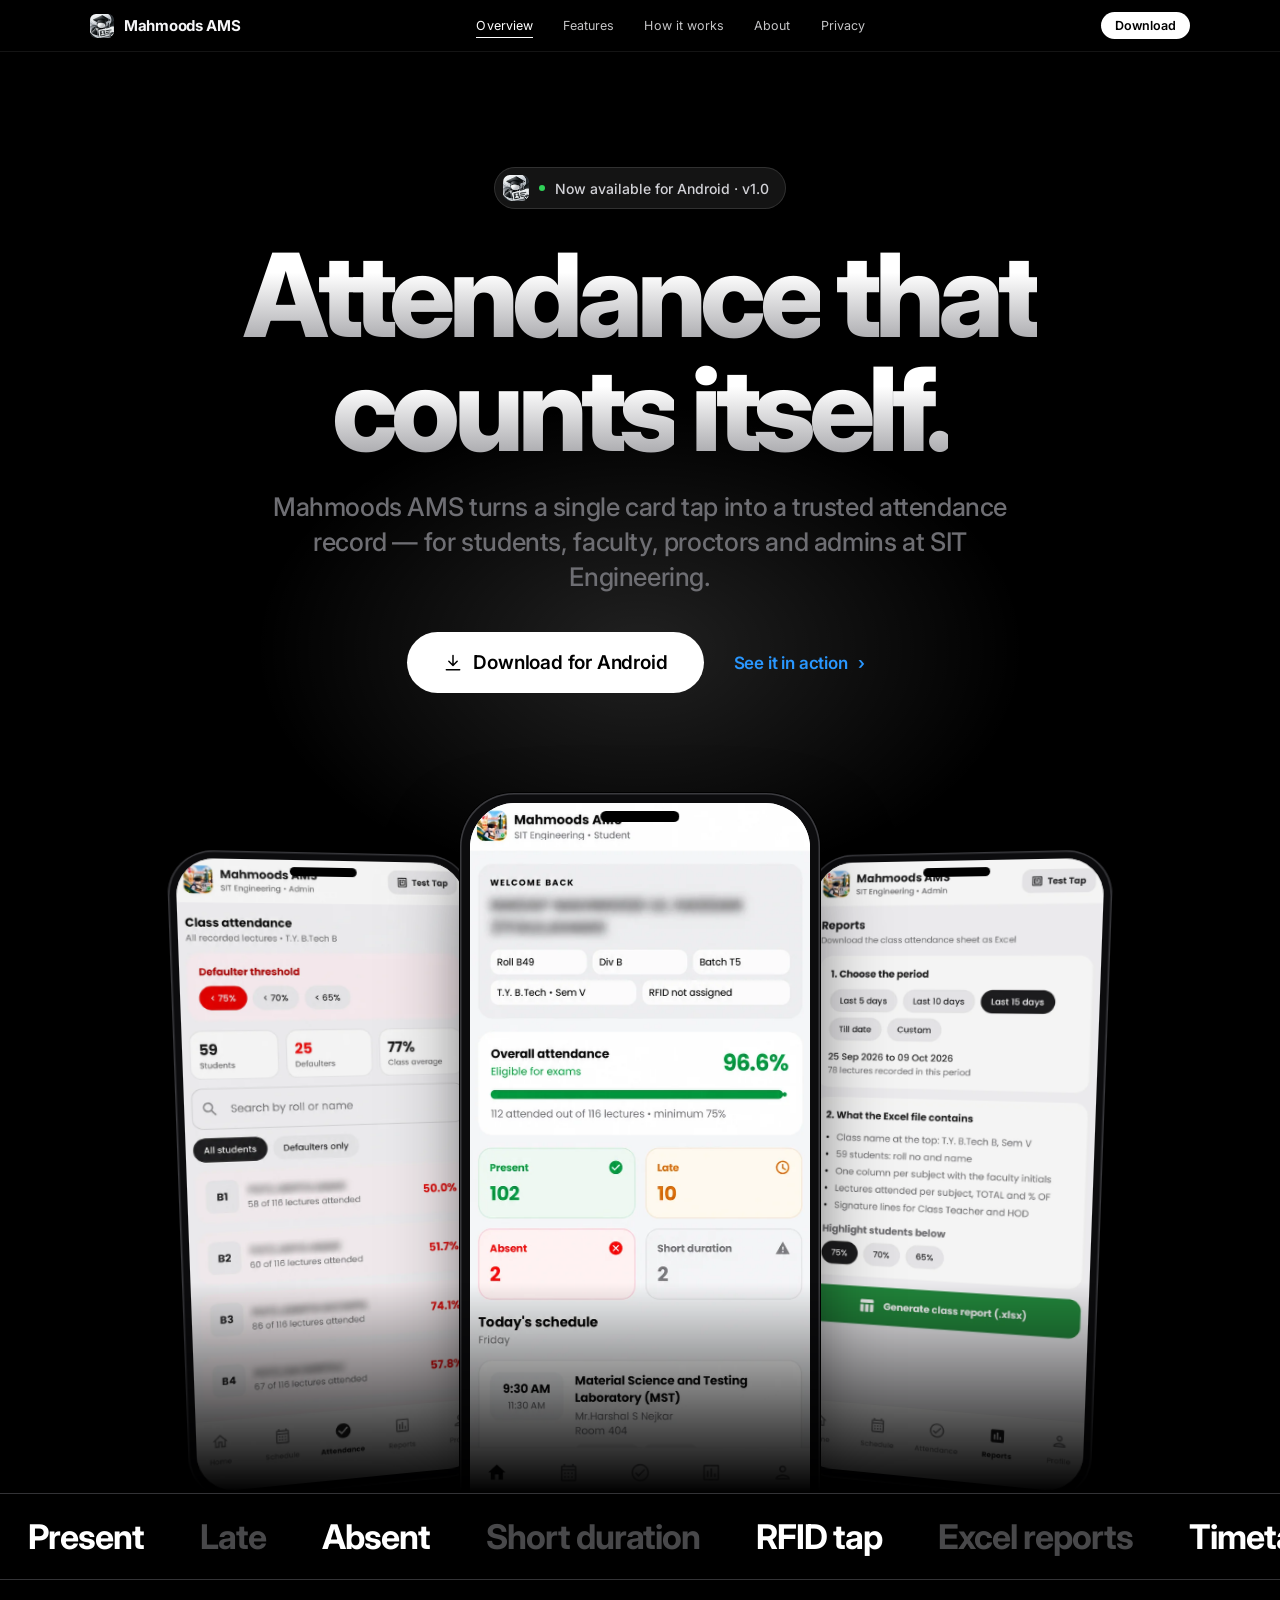
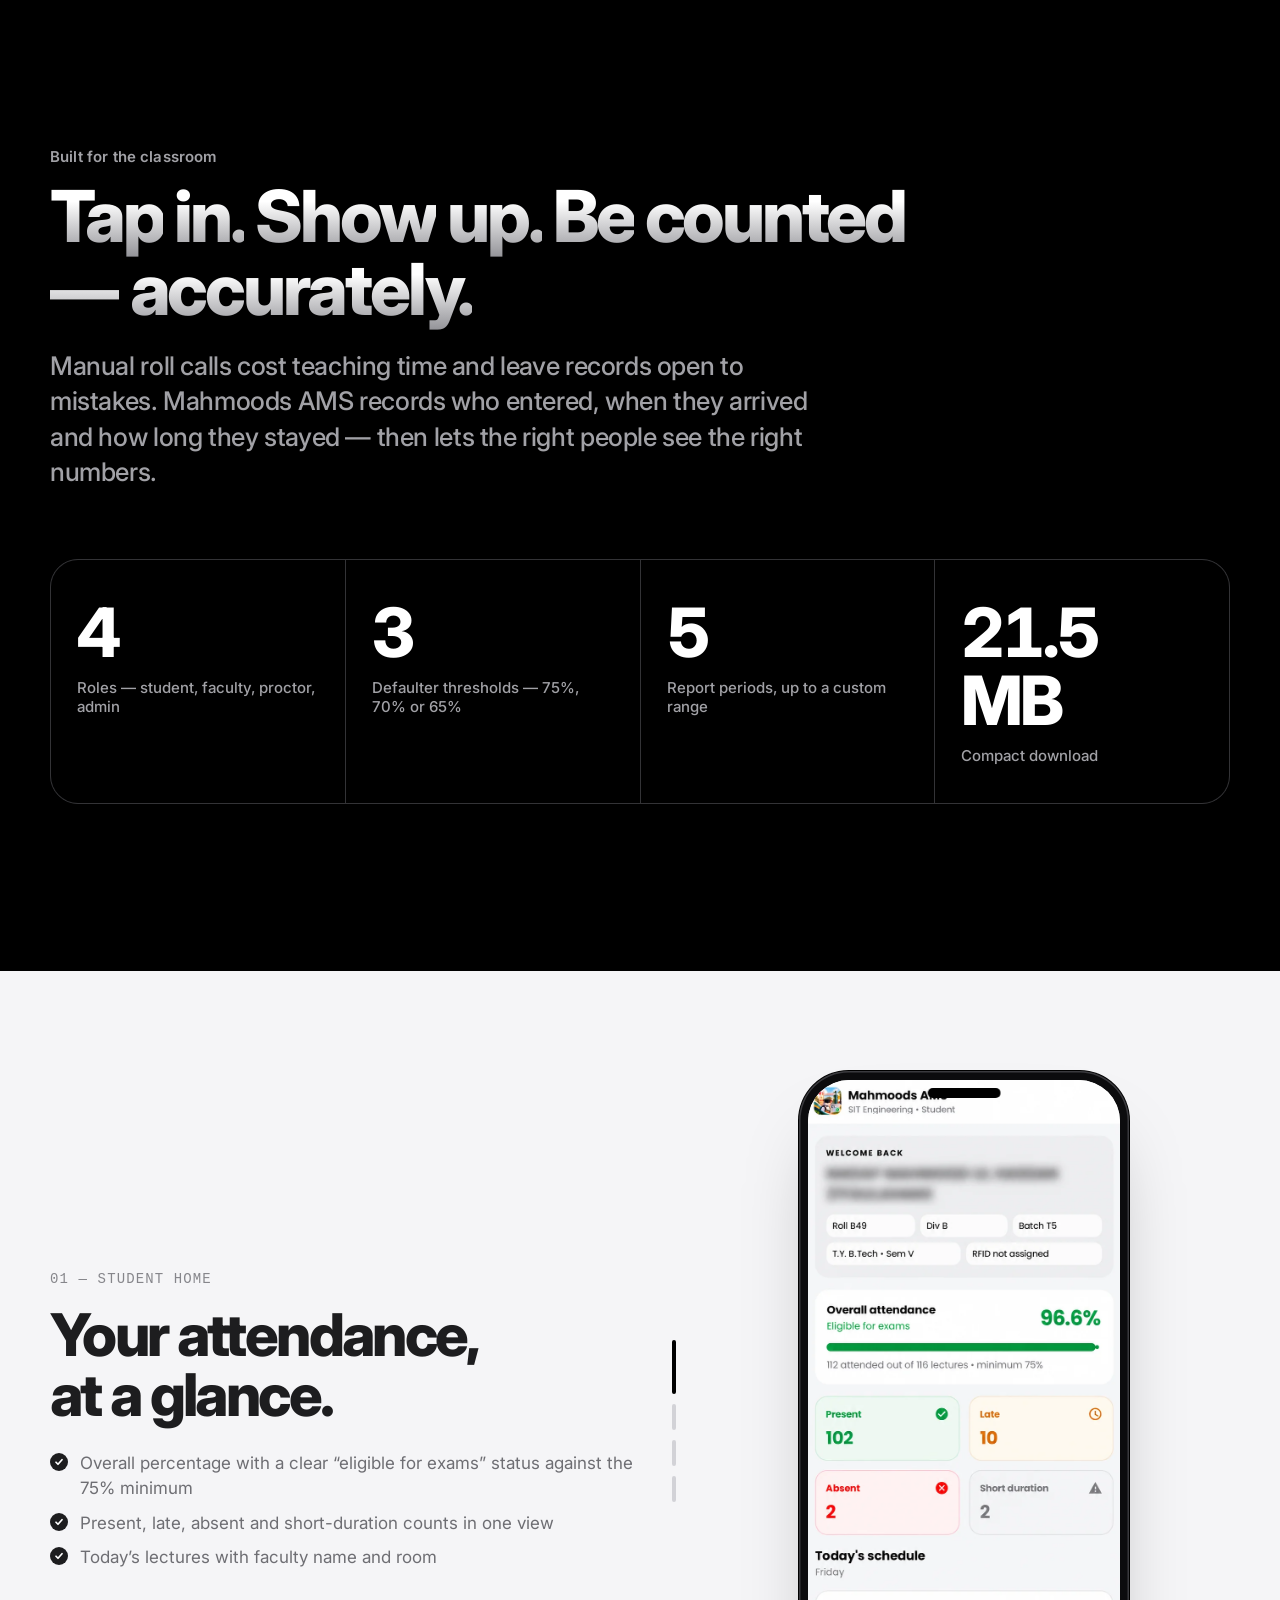
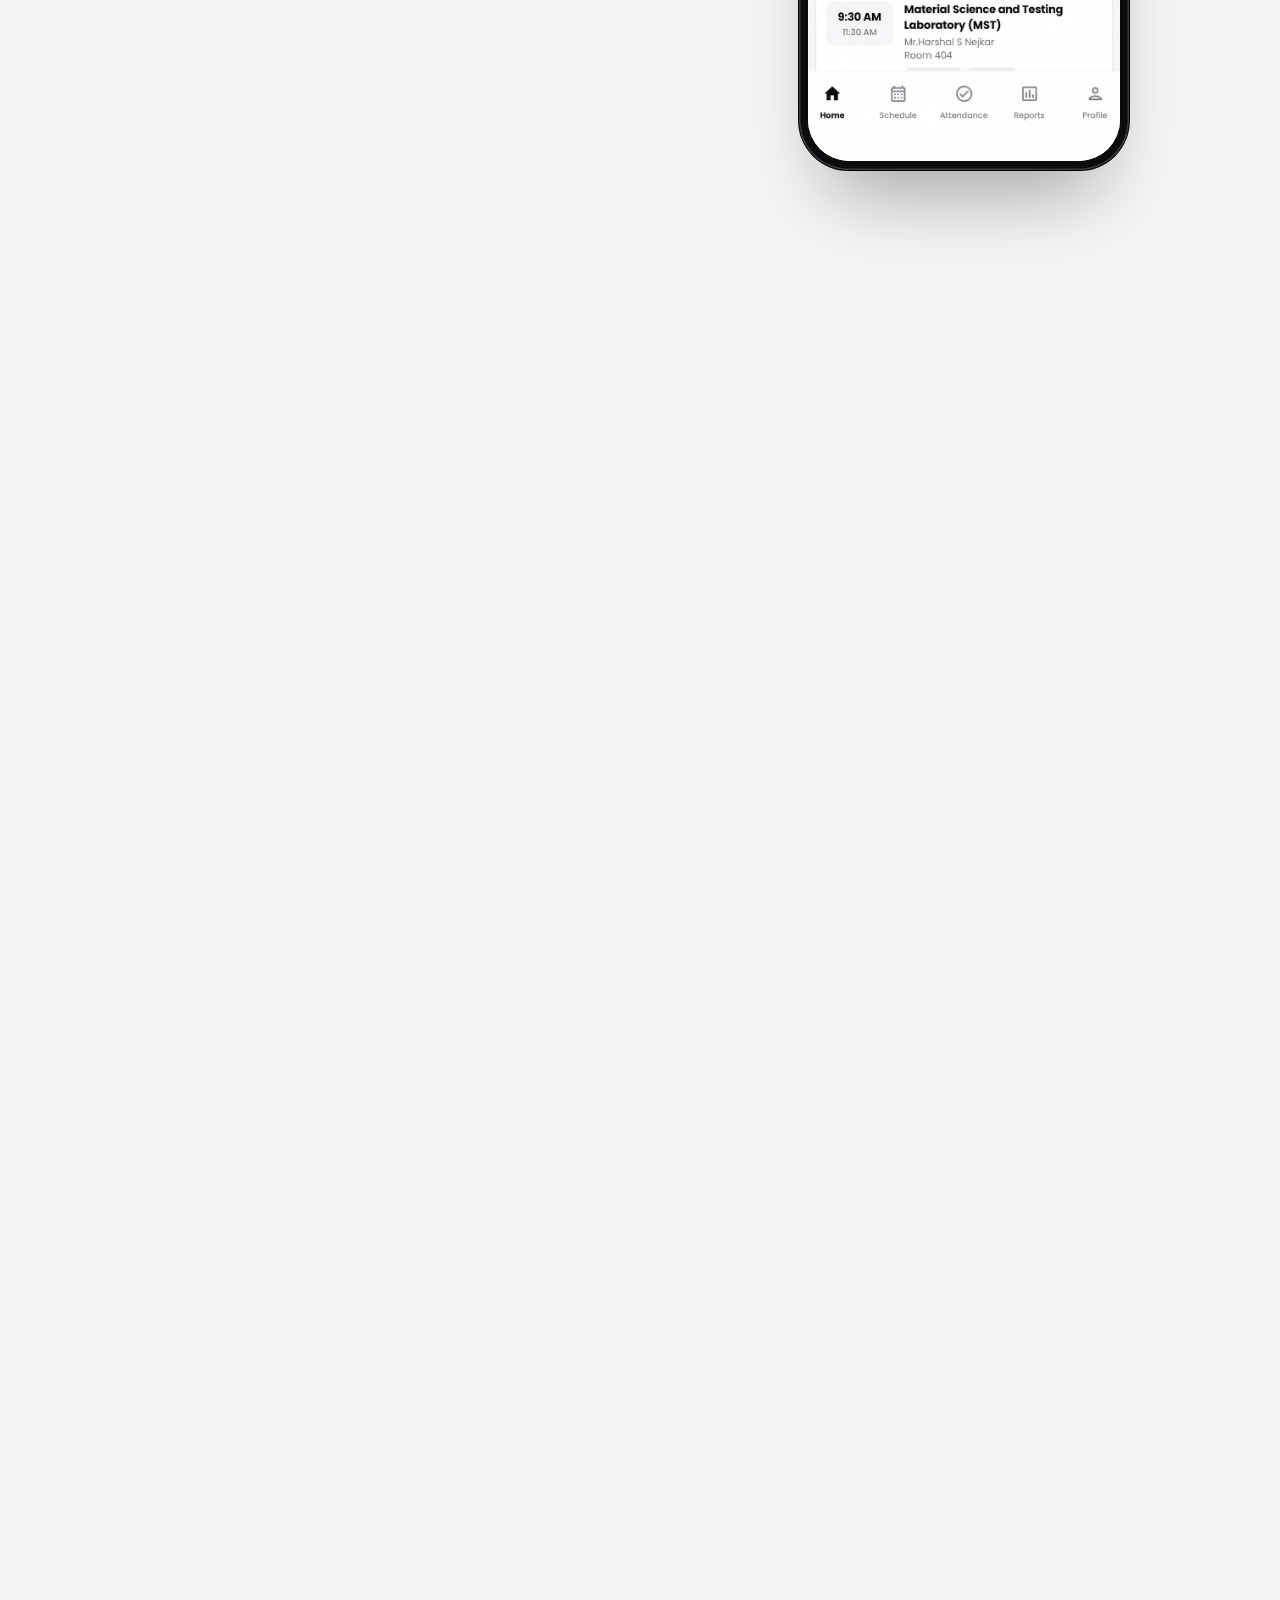
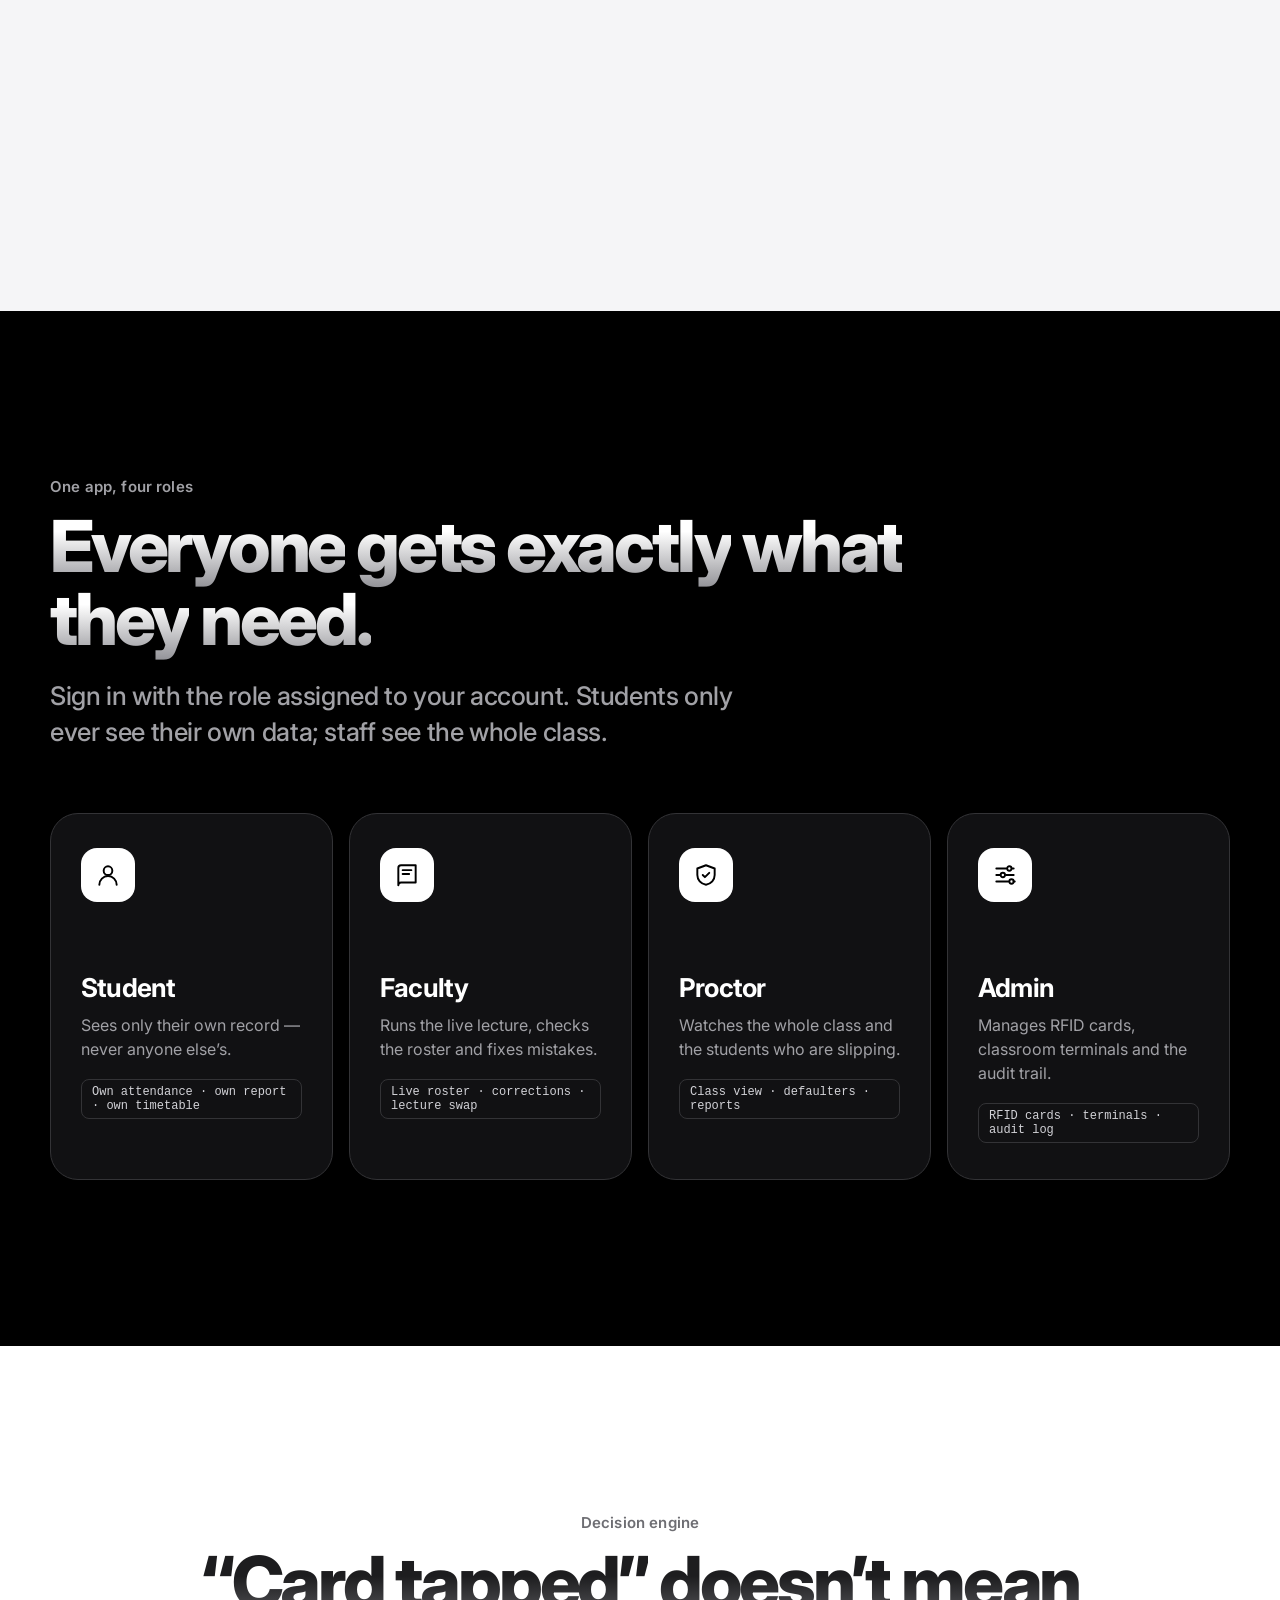
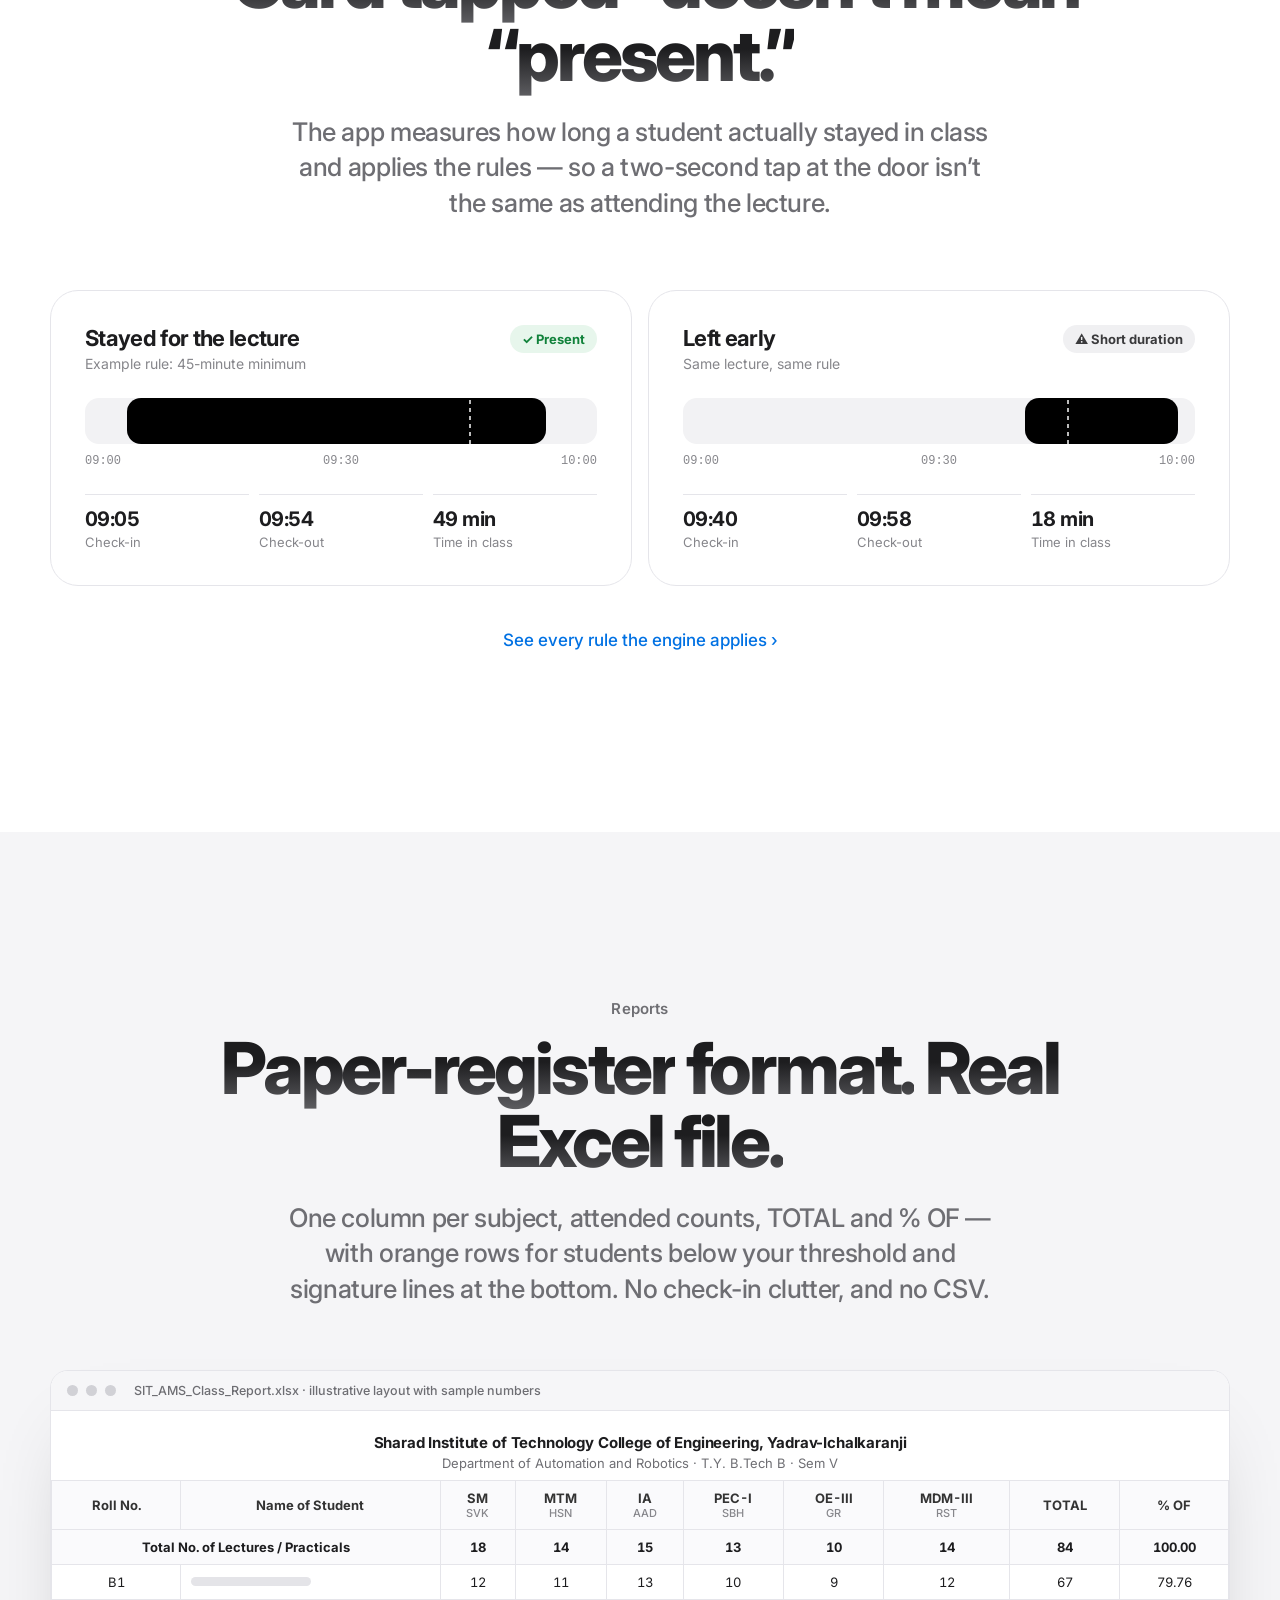
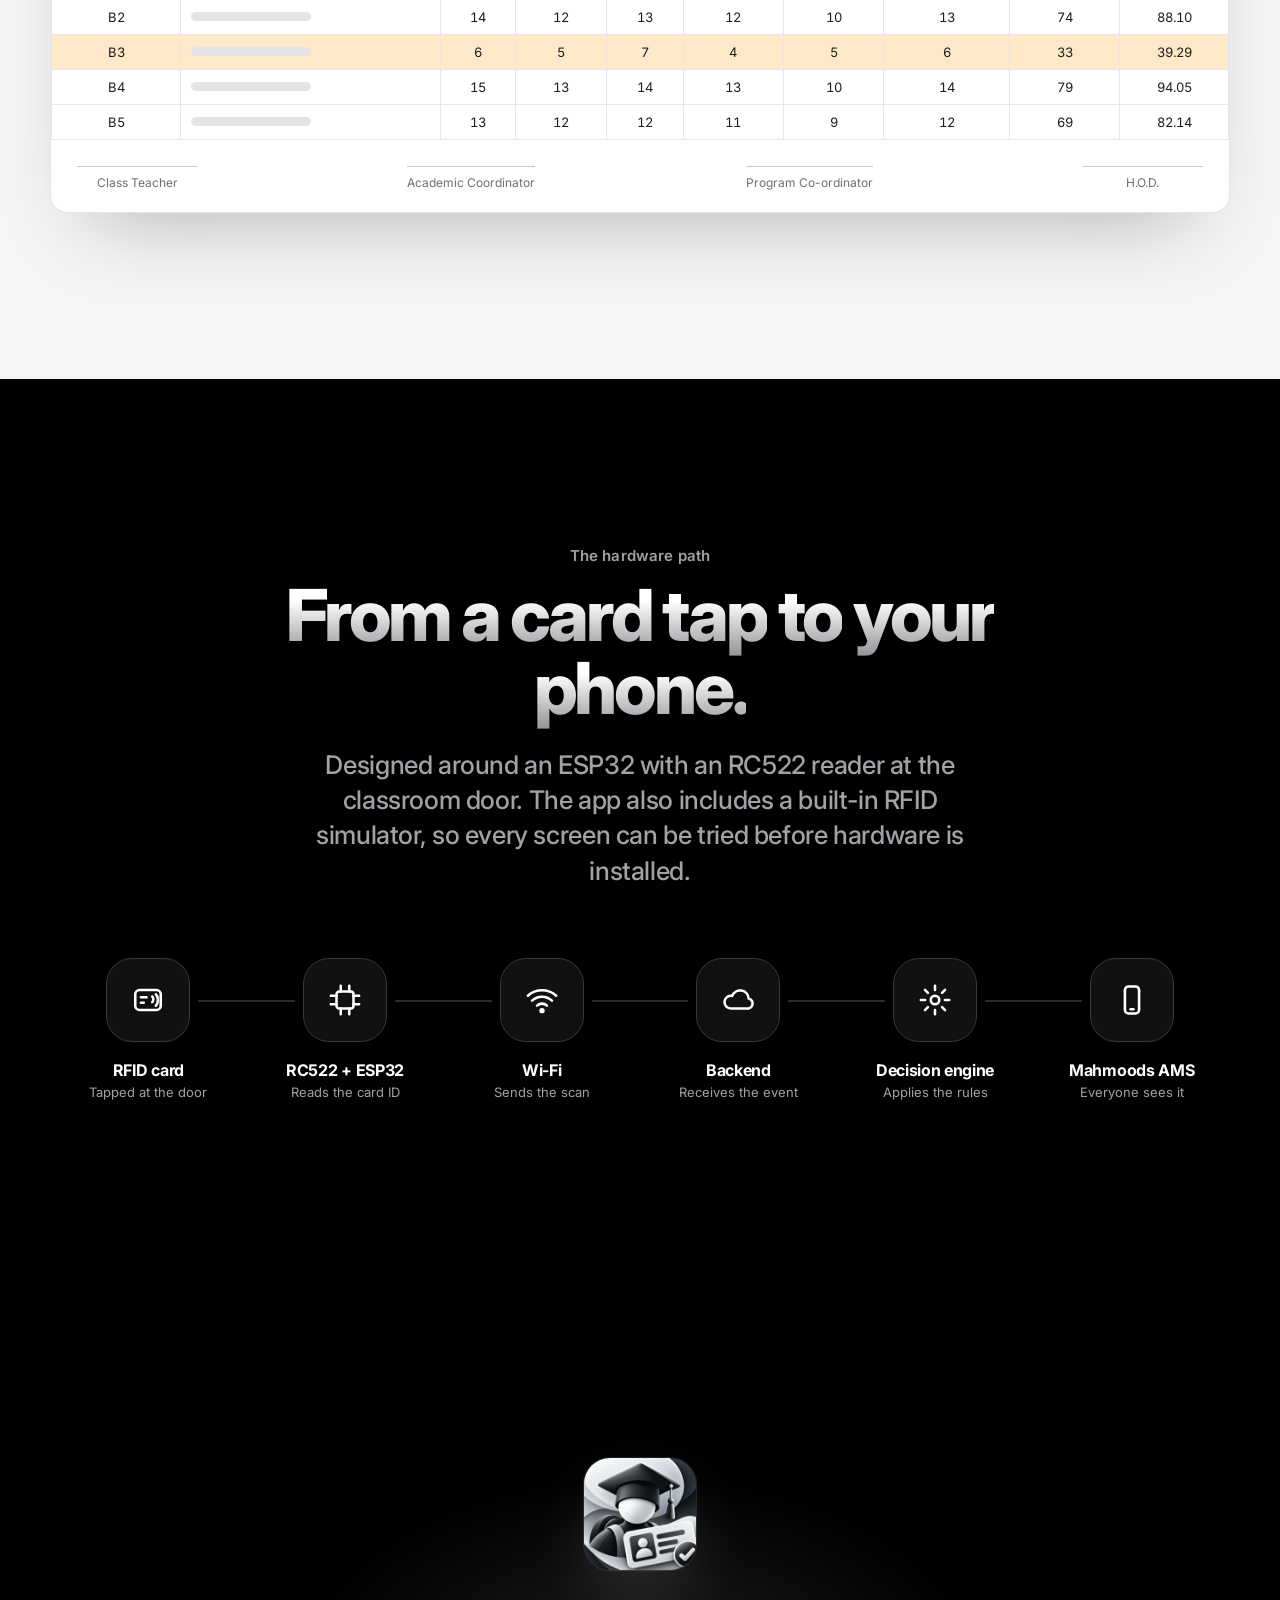
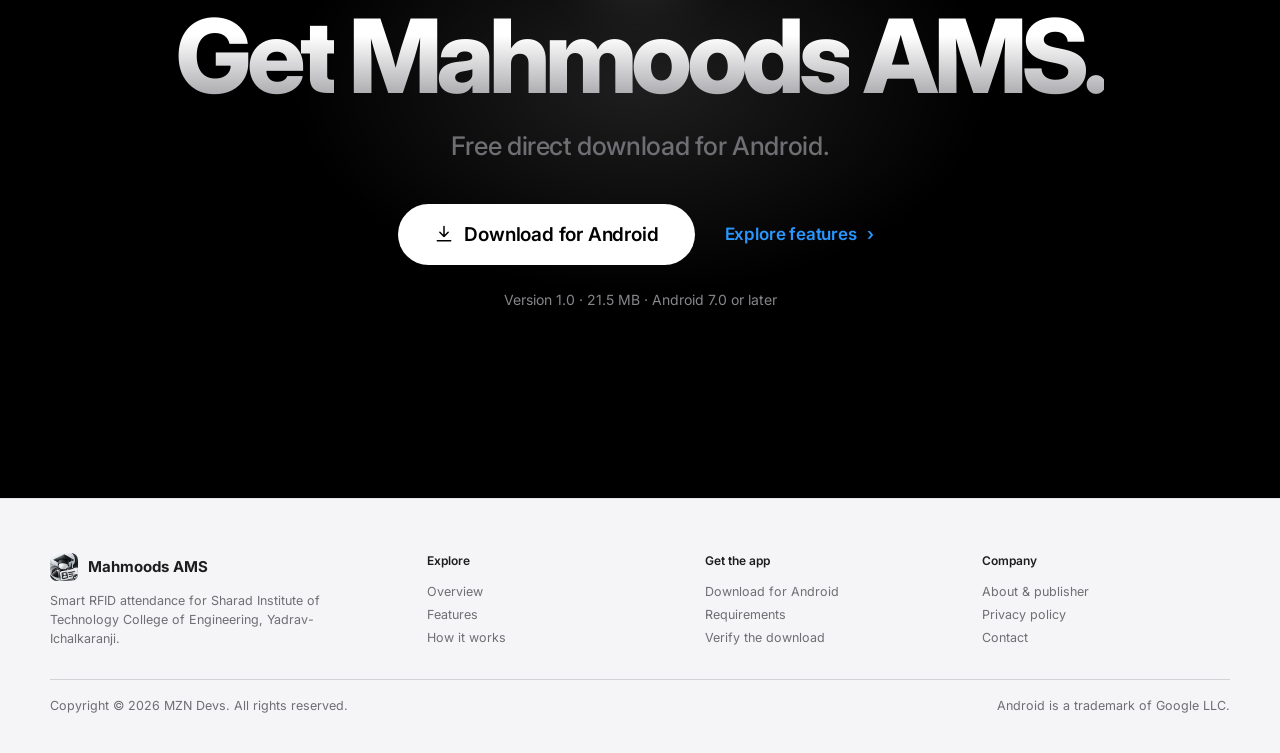
==== index.html @ 27ddb8d9 "Add files via upload" ====
<!DOCTYPE html>
<html lang="en">
<head>
<meta charset="utf-8">
<meta name="viewport" content="width=device-width, initial-scale=1, viewport-fit=cover">
<title>Mahmoods AMS — Smart RFID attendance for Android</title>
<meta name="description" content="Mahmoods AMS turns an RFID card tap into a trusted attendance record. Live class attendance, editable timetables and Excel reports for SIT Engineering. Download the Android app.">
<meta name="theme-color" content="#000000">
<meta property="og:type" content="website">
<meta property="og:title" content="Mahmoods AMS — Smart RFID attendance for Android">
<meta property="og:description" content="Mahmoods AMS turns an RFID card tap into a trusted attendance record. Live class attendance, editable timetables and Excel reports for SIT Engineering. Download the Android app.">
<meta property="og:image" content="assets/img/icon-512.png">
<meta name="twitter:card" content="summary">
<link rel="icon" type="image/png" href="assets/img/favicon.png">
<link rel="apple-touch-icon" href="assets/img/apple-touch-icon.png">
<link rel="preconnect" href="https://fonts.googleapis.com">
<link rel="preconnect" href="https://fonts.gstatic.com" crossorigin>
<link href="https://fonts.googleapis.com/css2?family=Inter:wght@400;500;600;700;800&display=swap" rel="stylesheet">
<link rel="stylesheet" href="assets/css/style.css">
<noscript><style>body{opacity:1!important;animation:none!important}.rv,.rv-scale,.split .w>span{opacity:1!important;transform:none!important}.step{position:static!important;opacity:1!important;filter:none!important}.badge{opacity:1!important;transform:none!important}.track .seg{width:var(--w)!important}</style></noscript>

</head>
<body>
<header class="nav" id="nav">
  <div class="nav-inner">
    <a class="brand" href="index.html" aria-label="Mahmoods AMS home"><img src="assets/img/icon-96.webp" alt="" width="24" height="24">Mahmoods AMS</a>
    <nav class="nav-links" aria-label="Primary"><a href="index.html" aria-current="page">Overview</a><a href="features.html">Features</a><a href="how-it-works.html">How it works</a><a href="about.html">About</a><a href="privacy.html">Privacy</a></nav>
    <a class="nav-cta" href="download.html">Download</a>
    <button class="menu-btn" aria-label="Menu" aria-expanded="false"><span></span><span></span></button>
  </div>
</header>
<div class="drawer" aria-hidden="true"><a href="index.html">Overview</a><a href="features.html">Features</a><a href="how-it-works.html">How it works</a><a href="about.html">About</a><a href="privacy.html">Privacy</a><a href="download.html">Download</a></div>

<section class="hero" data-nav="dark">
  <div class="wrap" style="position:relative">
    <div class="pill rv"><img src="assets/img/icon-96.webp" alt="" width="26" height="26"><i></i>Now available for Android &middot; v1.0</div>
    <h1 class="display split"><span class="grad">Attendance that<br>counts itself.</span></h1>
    <p class="lead rv" style="--d:.25s">Mahmoods AMS turns a single card tap into a trusted attendance record &mdash; for students, faculty, proctors and admins at SIT Engineering.</p>
    <div class="btn-row rv" style="--d:.35s">
      <a class="btn btn-light btn-lg" href="download.html"><svg class="" viewBox="0 0 24 24" fill="none" stroke="currentColor" stroke-width="1.8" stroke-linecap="round" stroke-linejoin="round" aria-hidden="true"><path d="M12 3v12m0 0l-5-5m5 5l5-5M4 20h16"/></svg>Download for Android</a>
      <a class="btn btn-ghost" href="#showcase" style="color:#2997ff">See it in action <span class="arr">&rsaquo;</span></a>
    </div>
  </div>
  <div class="hero-stage">
    <div class="phone p-left"><div class="screen"><img src="assets/img/admin.webp" alt="Class attendance screen with defaulter threshold" width="760" height="1610"></div></div>
    <div class="phone p-right"><div class="screen"><img src="assets/img/reports.webp" alt="Reports screen for generating the class Excel sheet" width="760" height="1610"></div></div>
    <div class="phone p-main"><div class="screen"><img src="assets/img/student.webp" alt="Student home screen showing overall attendance and today's schedule" width="760" height="1610" fetchpriority="high"></div></div>
    <div class="hero-fade"></div>
  </div>
</section>

<div class="marquee" data-nav="dark" aria-hidden="true"><div class="marquee-track"><span class="">Present</span><span class="dim">Late</span><span class="">Absent</span><span class="dim">Short duration</span><span class="">RFID tap</span><span class="dim">Excel reports</span><span class="">Timetable editor</span><span class="dim">Defaulter threshold</span><span class="">Lecture timeline</span><span class="dim">Audit log</span><span class="">Present</span><span class="dim">Late</span><span class="">Absent</span><span class="dim">Short duration</span><span class="">RFID tap</span><span class="dim">Excel reports</span><span class="">Timetable editor</span><span class="dim">Defaulter threshold</span><span class="">Lecture timeline</span><span class="dim">Audit log</span></div></div>

<section class="sec dark" data-nav="dark">
  <div class="wrap">
    <p class="eyebrow rv">Built for the classroom</p>
    <h2 class="h2 split" style="max-width:900px"><span class="grad">Tap in. Show up. Be counted &mdash; accurately.</span></h2>
    <p class="lead rv" style="max-width:760px">Manual roll calls cost teaching time and leave records open to mistakes. Mahmoods AMS records who entered, when they arrived and how long they stayed &mdash; then lets the right people see the right numbers.</p>
    <div class="stats rv" style="margin-top:70px">
      <div class="stat"><b data-count="4">0</b><span>Roles &mdash; student, faculty, proctor, admin</span></div>
      <div class="stat"><b data-count="3">0</b><span>Defaulter thresholds &mdash; 75%, 70% or 65%</span></div>
      <div class="stat"><b data-count="5">0</b><span>Report periods, up to a custom range</span></div>
      <div class="stat"><b data-count="21.5" data-suffix=" MB">0</b><span>Compact download</span></div>
    </div>
  </div>
</section>

<section class="showcase" id="showcase" data-showcase data-nav="light" style="background:var(--mist)">
  <div class="showcase-sticky">
    <div class="showcase-grid">
      <div class="steps"><div class="step"><div class="num">01 &mdash; STUDENT HOME</div>
        <h2 class="h2" style="font-size:clamp(34px,4.6vw,60px)">Your attendance, <br>at a glance.</h2><ul><li>Overall percentage with a clear &ldquo;eligible for exams&rdquo; status against the 75% minimum</li><li>Present, late, absent and short-duration counts in one view</li><li>Today&rsquo;s lectures with faculty name and room</li></ul>
        <div class="step-img"><div class="phone on-light"><div class="screen"><img src="assets/img/student.webp" alt="Student home screen showing overall attendance and today's schedule" width="760" height="1610" decoding="async" loading="lazy"></div></div></div></div><div class="step"><div class="num">02 &mdash; CLASS ATTENDANCE</div>
        <h2 class="h2" style="font-size:clamp(34px,4.6vw,60px)">The whole class, <br>in one list.</h2><ul><li>Defaulter threshold you can switch between 75%, 70% and 65%</li><li>Student count, defaulters and class average up top</li><li>Search by roll number or name, or filter to defaulters only</li></ul>
        <div class="step-img"><div class="phone on-light"><div class="screen"><img src="assets/img/admin.webp" alt="Class attendance screen with defaulter threshold" width="760" height="1610" decoding="async" loading="lazy"></div></div></div></div><div class="step"><div class="num">03 &mdash; TIMETABLE EDITOR</div>
        <h2 class="h2" style="font-size:clamp(34px,4.6vw,60px)">A timetable you <br>can actually edit.</h2><ul><li>Add, edit or delete slots for every day, Monday to Saturday</li><li>Lab batches T4, T5 and T6 with their own rooms and faculty</li><li>Lunch and short breaks built in &mdash; room clashes are checked</li></ul>
        <div class="step-img"><div class="phone on-light"><div class="screen"><img src="assets/img/timetable.webp" alt="Timetable editor screen for Friday" width="760" height="1610" decoding="async" loading="lazy"></div></div></div></div><div class="step"><div class="num">04 &mdash; EXCEL REPORTS</div>
        <h2 class="h2" style="font-size:clamp(34px,4.6vw,60px)">Excel, the way <br>your department wants it.</h2><ul><li>Last 5, 10 or 15 days, till date, or a custom range</li><li>Class heading, one column per subject with faculty initials</li><li>Signature lines for Class Teacher and HOD</li></ul>
        <div class="step-img"><div class="phone on-light"><div class="screen"><img src="assets/img/reports.webp" alt="Reports screen for generating the class Excel sheet" width="760" height="1610" decoding="async" loading="lazy"></div></div></div></div></div>
      <div class="stage"><div class="progress"><i></i><i></i><i></i><i></i></div>
        <div class="phone on-light"><div class="screen"><img src="assets/img/student.webp" alt="Student home screen showing overall attendance and today's schedule" width="760" height="1610" decoding="async"><img src="assets/img/admin.webp" alt="Class attendance screen with defaulter threshold" width="760" height="1610" decoding="async"><img src="assets/img/timetable.webp" alt="Timetable editor screen for Friday" width="760" height="1610" decoding="async"><img src="assets/img/reports.webp" alt="Reports screen for generating the class Excel sheet" width="760" height="1610" decoding="async"></div></div></div>
    </div>
  </div>
</section>

<section class="sec dark" data-nav="dark">
  <div class="wrap">
    <p class="eyebrow rv">One app, four roles</p>
    <h2 class="h2 split" style="max-width:860px"><span class="grad">Everyone gets exactly what they need.</span></h2>
    <p class="lead rv" style="max-width:700px">Sign in with the role assigned to your account. Students only ever see their own data; staff see the whole class.</p>
    <div class="grid-4" style="margin-top:64px"><div class="card rv" style="--d:0.00s"><div class="ico"><svg class="" viewBox="0 0 24 24" fill="none" stroke="currentColor" stroke-width="1.8" stroke-linecap="round" stroke-linejoin="round" aria-hidden="true"><circle cx="12" cy="8" r="4"/><path d="M4 21c0-4.4 3.6-8 8-8s8 3.6 8 8"/></svg></div><h3>Student</h3><p>Sees only their own record &mdash; never anyone else&rsquo;s.</p><span class="tag">Own attendance &middot; own report &middot; own timetable</span></div><div class="card rv" style="--d:0.08s"><div class="ico"><svg class="" viewBox="0 0 24 24" fill="none" stroke="currentColor" stroke-width="1.8" stroke-linecap="round" stroke-linejoin="round" aria-hidden="true"><path d="M4 5.5A2.5 2.5 0 0 1 6.5 3H20v16H6.5A2.5 2.5 0 0 0 4 21.5z"/><path d="M8 7.5h8M8 11h6"/></svg></div><h3>Faculty</h3><p>Runs the live lecture, checks the roster and fixes mistakes.</p><span class="tag">Live roster &middot; corrections &middot; lecture swap</span></div><div class="card rv" style="--d:0.16s"><div class="ico"><svg class="" viewBox="0 0 24 24" fill="none" stroke="currentColor" stroke-width="1.8" stroke-linecap="round" stroke-linejoin="round" aria-hidden="true"><path d="M12 3l8 3v6c0 4.5-3.2 8.2-8 9-4.8-.8-8-4.5-8-9V6z"/><path d="M9 12l2 2 4-4"/></svg></div><h3>Proctor</h3><p>Watches the whole class and the students who are slipping.</p><span class="tag">Class view &middot; defaulters &middot; reports</span></div><div class="card rv" style="--d:0.24s"><div class="ico"><svg class="" viewBox="0 0 24 24" fill="none" stroke="currentColor" stroke-width="1.8" stroke-linecap="round" stroke-linejoin="round" aria-hidden="true"><path d="M4 6h9M19 6h1M4 12h3M13 12h7M4 18h11M21 18h-1"/><circle cx="16" cy="6" r="2"/><circle cx="10" cy="12" r="2"/><circle cx="18" cy="18" r="2"/></svg></div><h3>Admin</h3><p>Manages RFID cards, classroom terminals and the audit trail.</p><span class="tag">RFID cards &middot; terminals &middot; audit log</span></div></div>
  </div>
</section>

<section class="sec" data-nav="light">
  <div class="wrap">
    <div class="center">
      <p class="eyebrow rv">Decision engine</p>
      <h2 class="h2 split grad-dark" style="max-width:940px;margin-inline:auto">&ldquo;Card tapped&rdquo; doesn&rsquo;t mean &ldquo;present.&rdquo;</h2>
      <p class="lead rv" style="max-width:720px;margin-inline:auto">The app measures how long a student actually stayed in class and applies the rules &mdash; so a two-second tap at the door isn&rsquo;t the same as attending the lecture.</p>
    </div>
    <div class="grid-2" style="margin-top:70px">
      <article class="engine-card rv" style="--d:0s">
      <div class="top"><div><h3>Stayed for the lecture</h3><small>Example rule: 45-minute minimum</small></div>
      <span class="badge ok">&#10003; Present</span></div>
      <div class="track"><div class="seg" style="--l:8.3%;--w:81.7%"></div><div class="min" title="45-minute minimum"></div></div>
      <div class="scale"><span>09:00</span><span>09:30</span><span>10:00</span></div>
      <div class="facts"><div class="fact"><b>09:05</b><span>Check-in</span></div><div class="fact"><b>09:54</b><span>Check-out</span></div><div class="fact"><b>49 min</b><span>Time in class</span></div></div>
    </article>
      <article class="engine-card rv" style="--d:0.12s">
      <div class="top"><div><h3>Left early</h3><small>Same lecture, same rule</small></div>
      <span class="badge short">&#9888; Short duration</span></div>
      <div class="track"><div class="seg" style="--l:66.7%;--w:30.0%"></div><div class="min" title="45-minute minimum"></div></div>
      <div class="scale"><span>09:00</span><span>09:30</span><span>10:00</span></div>
      <div class="facts"><div class="fact"><b>09:40</b><span>Check-in</span></div><div class="fact"><b>09:58</b><span>Check-out</span></div><div class="fact"><b>18 min</b><span>Time in class</span></div></div>
    </article>
    </div>
    <p class="center rv" style="margin-top:44px"><a class="link" href="how-it-works.html">See every rule the engine applies &rsaquo;</a></p>
  </div>
</section>

<section class="sec mist" data-nav="light">
  <div class="wrap">
    <div class="center">
      <p class="eyebrow rv">Reports</p>
      <h2 class="h2 split grad-dark" style="max-width:900px;margin-inline:auto">Paper-register format. Real Excel file.</h2>
      <p class="lead rv" style="max-width:720px;margin-inline:auto">One column per subject, attended counts, TOTAL and % OF &mdash; with orange rows for students below your threshold and signature lines at the bottom. No check-in clutter, and no CSV.</p>
    </div>
    <div style="margin-top:64px"><div class="sheet rv-scale">
      <div class="sheet-bar"><i></i><i></i><i></i><span>SIT_AMS_Class_Report.xlsx &middot; illustrative layout with sample numbers</span></div>
      <div class="sheet-scroll">
      <div class="sheet-head"><b>Sharad Institute of Technology College of Engineering, Yadrav-Ichalkaranji</b><small>Department of Automation and Robotics &middot; T.Y. B.Tech B &middot; Sem V</small></div>
      <table class="sx"><thead><tr><th>Roll No.</th><th>Name of Student</th><th>SM<small>SVK</small></th><th>MTM<small>HSN</small></th><th>IA<small>AAD</small></th><th>PEC-I<small>SBH</small></th><th>OE-III<small>GR</small></th><th>MDM-III<small>RST</small></th><th>TOTAL</th><th>% OF</th></tr></thead>
      <tbody><tr class="total"><td colspan="2">Total No. of Lectures / Practicals</td><td>18</td><td>14</td><td>15</td><td>13</td><td>10</td><td>14</td><td>84</td><td>100.00</td></tr><tr class=""><td>B1</td><td class="nm"><i></i></td><td>12</td><td>11</td><td>13</td><td>10</td><td>9</td><td>12</td><td>67</td><td>79.76</td></tr><tr class=""><td>B2</td><td class="nm"><i></i></td><td>14</td><td>12</td><td>13</td><td>12</td><td>10</td><td>13</td><td>74</td><td>88.10</td></tr><tr class="low"><td>B3</td><td class="nm"><i></i></td><td>6</td><td>5</td><td>7</td><td>4</td><td>5</td><td>6</td><td>33</td><td>39.29</td></tr><tr class=""><td>B4</td><td class="nm"><i></i></td><td>15</td><td>13</td><td>14</td><td>13</td><td>10</td><td>14</td><td>79</td><td>94.05</td></tr><tr class=""><td>B5</td><td class="nm"><i></i></td><td>13</td><td>12</td><td>12</td><td>11</td><td>9</td><td>12</td><td>69</td><td>82.14</td></tr></tbody></table>
      <div class="sheet-foot"><div>Class Teacher</div><div>Academic Coordinator</div><div>Program Co-ordinator</div><div>H.O.D.</div></div>
      </div></div></div>
  </div>
</section>

<section class="sec dark" data-nav="dark">
  <div class="wrap">
    <p class="eyebrow center rv">The hardware path</p>
    <h2 class="h2 split center" style="max-width:900px;margin-inline:auto"><span class="grad">From a card tap to your phone.</span></h2>
    <p class="lead center rv" style="max-width:700px;margin-inline:auto">Designed around an ESP32 with an RC522 reader at the classroom door. The app also includes a built-in RFID simulator, so every screen can be tried before hardware is installed.</p>
    <div class="flow rv"><div class="node" style="--n:0"><div class="disc"><svg class="" viewBox="0 0 24 24" fill="none" stroke="currentColor" stroke-width="1.8" stroke-linecap="round" stroke-linejoin="round" aria-hidden="true"><rect x="3" y="5" width="18" height="14" rx="3"/><path d="M7 10h4M7 14h2"/><path d="M15 9.5c1 .8 1 3.2 0 4M17.5 8c2 1.7 2 6.3 0 8"/></svg></div><b>RFID card</b><span>Tapped at the door</span></div><div class="node" style="--n:1"><div class="disc"><svg class="" viewBox="0 0 24 24" fill="none" stroke="currentColor" stroke-width="1.8" stroke-linecap="round" stroke-linejoin="round" aria-hidden="true"><rect x="6" y="6" width="12" height="12" rx="2"/><path d="M9 2v4M15 2v4M9 18v4M15 18v4M2 9h4M2 15h4M18 9h4M18 15h4"/></svg></div><b>RC522 + ESP32</b><span>Reads the card ID</span></div><div class="node" style="--n:2"><div class="disc"><svg class="" viewBox="0 0 24 24" fill="none" stroke="currentColor" stroke-width="1.8" stroke-linecap="round" stroke-linejoin="round" aria-hidden="true"><path d="M2 9a15 15 0 0 1 20 0M5 12.5a10 10 0 0 1 14 0M8.5 16a5 5 0 0 1 7 0"/><circle cx="12" cy="19.5" r="1" fill="currentColor"/></svg></div><b>Wi-Fi</b><span>Sends the scan</span></div><div class="node" style="--n:3"><div class="disc"><svg class="" viewBox="0 0 24 24" fill="none" stroke="currentColor" stroke-width="1.8" stroke-linecap="round" stroke-linejoin="round" aria-hidden="true"><path d="M7 18a4.5 4.5 0 1 1 .9-8.9A6 6 0 0 1 19.5 11 3.5 3.5 0 0 1 18 18z"/></svg></div><b>Backend</b><span>Receives the event</span></div><div class="node" style="--n:4"><div class="disc"><svg class="" viewBox="0 0 24 24" fill="none" stroke="currentColor" stroke-width="1.8" stroke-linecap="round" stroke-linejoin="round" aria-hidden="true"><circle cx="12" cy="12" r="3"/><path d="M12 2v3M12 19v3M2 12h3M19 12h3M4.9 4.9L7 7M17 17l2.1 2.1M4.9 19.1L7 17M17 7l2.1-2.1"/></svg></div><b>Decision engine</b><span>Applies the rules</span></div><div class="node" style="--n:5"><div class="disc"><svg class="" viewBox="0 0 24 24" fill="none" stroke="currentColor" stroke-width="1.8" stroke-linecap="round" stroke-linejoin="round" aria-hidden="true"><rect x="7" y="2.5" width="10" height="19" rx="2.5"/><path d="M11 18.5h2"/></svg></div><b>Mahmoods AMS</b><span>Everyone sees it</span></div></div>
  </div>
</section>

<section class="cta" data-nav="dark">
  <div class="wrap" style="position:relative">
    <img class="app-ico rv-scale" src="assets/img/icon-512.png" alt="Mahmoods AMS app icon" width="112" height="112" loading="lazy">
    <h2 class="display split" style="font-size:clamp(44px,8vw,104px)"><span class="grad">Get Mahmoods AMS.</span></h2>
    <p class="lead rv" style="max-width:560px;margin-inline:auto">Free direct download for Android.</p>
    <div class="btn-row rv" style="--d:.1s">
      <a class="btn btn-light btn-lg" href="download.html"><svg class="" viewBox="0 0 24 24" fill="none" stroke="currentColor" stroke-width="1.8" stroke-linecap="round" stroke-linejoin="round" aria-hidden="true"><path d="M12 3v12m0 0l-5-5m5 5l5-5M4 20h16"/></svg>Download for Android</a>
      <a class="btn btn-ghost" href="features.html" style="color:#2997ff">Explore features <span class="arr">&rsaquo;</span></a>
    </div>
    <small class="rv" style="--d:.2s">Version 1.0 &middot; 21.5 MB &middot; Android 7.0 or later</small>
  </div>
</section>

<footer class="footer" data-nav="light">
  <div class="wrap">
    <div class="cols">
      <div>
        <div class="fbrand"><img src="assets/img/icon-96.webp" alt="" width="28" height="28">Mahmoods AMS</div>
        <p style="margin:0;max-width:300px;line-height:1.55">Smart RFID attendance for Sharad Institute of Technology College of Engineering, Yadrav-Ichalkaranji.</p>
      </div>
      <div><h4>Explore</h4><a href="index.html">Overview</a><a href="features.html">Features</a><a href="how-it-works.html">How it works</a></div>
      <div><h4>Get the app</h4><a href="download.html">Download for Android</a><a href="download.html#requirements">Requirements</a><a href="download.html#verify">Verify the download</a></div>
      <div><h4>Company</h4><a href="about.html">About &amp; publisher</a><a href="privacy.html">Privacy policy</a><a href="mailto:9900unknown0099@gmail.com">Contact</a></div>
    </div>
    <div class="legal">
      <span>Copyright &copy; 2026 MZN Devs. All rights reserved.</span>
      <span>Android is a trademark of Google LLC.</span>
    </div>
  </div>
</footer>
<script src="assets/js/main.js" defer></script>
</body>
</html>
---- assets/css/style.css ----
/* =========================================================
   Mahmoods AMS — marketing site
   Black & white, Apple-inspired. No framework, no build step.
   ========================================================= */

:root {
  --black: #000;
  --ink: #1d1d1f;
  --paper: #fff;
  --mist: #f5f5f7;
  --line: #d2d2d7;
  --line-dark: #333336;
  --gray: #86868b;
  --gray-2: #6e6e73;
  --gray-3: #a1a1a6;
  --ok: #1a9e4b;
  --warn: #d97706;
  --bad: #e11d2e;
  --radius: 28px;
  --ease: cubic-bezier(.22, .61, .36, 1);
  --ease-out: cubic-bezier(.16, 1, .3, 1);
  --font: "Inter", -apple-system, BlinkMacSystemFont, "SF Pro Display", "SF Pro Text", "Helvetica Neue", Helvetica, Arial, sans-serif;
  --mono: "SF Mono", ui-monospace, "JetBrains Mono", Menlo, Consolas, monospace;
  --nav-h: 52px;
}

*, *::before, *::after { box-sizing: border-box; }
html { scroll-behavior: smooth; -webkit-text-size-adjust: 100%; }
body {
  margin: 0;
  font-family: var(--font);
  color: var(--ink);
  background: var(--paper);
  -webkit-font-smoothing: antialiased;
  -moz-osx-font-smoothing: grayscale;
  text-rendering: optimizeLegibility;
  overflow-x: hidden;
  opacity: 0;
  animation: pageIn .7s var(--ease-out) .05s forwards;
}
body.leaving { animation: pageOut .28s ease forwards; }
@keyframes pageIn { from { opacity: 0; } to { opacity: 1; } }
@keyframes pageOut { to { opacity: 0; } }

img { max-width: 100%; display: block; }
a { color: inherit; text-decoration: none; }
button { font: inherit; color: inherit; cursor: pointer; }
::selection { background: var(--ink); color: #fff; }
:focus-visible { outline: 2px solid #0071e3; outline-offset: 3px; border-radius: 8px; }

.wrap { width: min(1180px, 100% - 48px); margin-inline: auto; }
.narrow { width: min(820px, 100% - 48px); margin-inline: auto; }

/* ---------- Type ---------- */
.eyebrow {
  font-size: 15px; font-weight: 600; letter-spacing: .01em;
  color: var(--gray-2); margin: 0 0 14px;
}
.dark .eyebrow { color: var(--gray-3); }
h1, h2, h3 { margin: 0; letter-spacing: -.035em; }
.display {
  font-size: clamp(48px, 9.2vw, 116px);
  line-height: .98; font-weight: 800; letter-spacing: -.055em;
}
.h2 {
  font-size: clamp(36px, 5.6vw, 72px);
  line-height: 1.02; font-weight: 800; letter-spacing: -.045em;
}
.h3 { font-size: clamp(24px, 2.6vw, 32px); line-height: 1.12; font-weight: 700; letter-spacing: -.03em; }
.lead {
  font-size: clamp(19px, 2vw, 26px); line-height: 1.38; font-weight: 500;
  letter-spacing: -.015em; color: var(--gray-2); margin: 22px 0 0;
}
.dark .lead { color: var(--gray-3); }
.body { font-size: 17px; line-height: 1.6; color: var(--gray-2); }
.dark .body { color: var(--gray-3); }
.grad { color: #fff; }
.grad-dark { color: var(--ink); }
.grad .w > span {
  background: linear-gradient(180deg, #fff 25%, #7a7a80 105%);
  -webkit-background-clip: text; background-clip: text; -webkit-text-fill-color: transparent; color: transparent;
}
.grad-dark .w > span {
  background: linear-gradient(180deg, #1d1d1f 35%, #86868b 125%);
  -webkit-background-clip: text; background-clip: text; -webkit-text-fill-color: transparent; color: transparent;
}
.center { text-align: center; }

/* ---------- Sections ---------- */
section { position: relative; }
.sec { padding: clamp(88px, 13vw, 170px) 0; }
.dark { background: var(--black); color: #f5f5f7; }
.mist { background: var(--mist); }

/* ---------- Navigation ---------- */
.nav {
  position: fixed; inset: 0 0 auto 0; height: var(--nav-h); z-index: 100;
  display: flex; align-items: center;
  background: rgba(0, 0, 0, .72);
  -webkit-backdrop-filter: saturate(180%) blur(22px); backdrop-filter: saturate(180%) blur(22px);
  border-bottom: 1px solid rgba(255, 255, 255, .08);
  transition: background .4s var(--ease), border-color .4s var(--ease);
}
.nav.light {
  background: rgba(251, 251, 253, .78);
  border-bottom-color: rgba(0, 0, 0, .08);
}
.nav-inner { width: min(1100px, 100% - 40px); margin-inline: auto; display: flex; align-items: center; justify-content: space-between; gap: 24px; }
.brand { display: flex; align-items: center; gap: 10px; font-weight: 700; font-size: 15px; letter-spacing: -.02em; color: #f5f5f7; transition: color .4s; }
.brand img { width: 24px; height: 24px; border-radius: 6px; }
.nav.light .brand { color: var(--ink); }
.nav-links { display: flex; align-items: center; gap: 30px; }
.nav-links a {
  font-size: 12.5px; color: rgba(245, 245, 247, .8); letter-spacing: .005em;
  position: relative; padding: 4px 0; transition: color .25s;
}
.nav-links a::after {
  content: ""; position: absolute; left: 0; right: 0; bottom: -1px; height: 1px;
  background: currentColor; transform: scaleX(0); transform-origin: left; transition: transform .35s var(--ease-out);
}
.nav-links a:hover, .nav-links a[aria-current="page"] { color: #fff; }
.nav-links a:hover::after, .nav-links a[aria-current="page"]::after { transform: scaleX(1); }
.nav.light .nav-links a { color: rgba(29, 29, 31, .75); }
.nav.light .nav-links a:hover, .nav.light .nav-links a[aria-current="page"] { color: #000; }
.nav-cta {
  font-size: 12.5px; font-weight: 600; padding: 6px 14px; border-radius: 980px;
  background: #fff; color: #000; transition: transform .25s var(--ease), background .25s, color .25s;
}
.nav-cta:hover { transform: scale(1.05); }
.nav.light .nav-cta { background: #000; color: #fff; }
.menu-btn { display: none; background: none; border: 0; width: 36px; height: 36px; position: relative; }
.menu-btn span { position: absolute; left: 9px; right: 9px; height: 1.5px; background: #fff; transition: transform .35s var(--ease), top .35s var(--ease), opacity .2s; }
.nav.light .menu-btn span { background: #000; }
.menu-btn span:nth-child(1) { top: 14px; }
.menu-btn span:nth-child(2) { top: 21px; }
.menu-open .menu-btn span:nth-child(1) { top: 17px; transform: rotate(45deg); }
.menu-open .menu-btn span:nth-child(2) { top: 17px; transform: rotate(-45deg); }

.drawer {
  position: fixed; inset: 0; z-index: 90; background: rgba(0, 0, 0, .96);
  -webkit-backdrop-filter: blur(24px); backdrop-filter: blur(24px);
  padding: calc(var(--nav-h) + 28px) 28px 28px;
  display: flex; flex-direction: column; gap: 6px;
  opacity: 0; visibility: hidden; transition: opacity .4s var(--ease), visibility .4s;
}
.menu-open .drawer { opacity: 1; visibility: visible; }
.drawer a {
  font-size: 34px; font-weight: 700; letter-spacing: -.035em; color: #f5f5f7;
  padding: 10px 0; border-bottom: 1px solid var(--line-dark);
  transform: translateY(14px); opacity: 0; transition: transform .6s var(--ease-out), opacity .6s;
}
.menu-open .drawer a { transform: none; opacity: 1; }
.menu-open .drawer a:nth-child(2) { transition-delay: .05s; }
.menu-open .drawer a:nth-child(3) { transition-delay: .1s; }
.menu-open .drawer a:nth-child(4) { transition-delay: .15s; }
.menu-open .drawer a:nth-child(5) { transition-delay: .2s; }
.menu-open .drawer a:nth-child(6) { transition-delay: .25s; }

/* ---------- Buttons ---------- */
.btn {
  display: inline-flex; align-items: center; justify-content: center; gap: 10px;
  padding: 15px 28px; border-radius: 980px; font-size: 17px; font-weight: 600; letter-spacing: -.01em;
  border: 0; position: relative; overflow: hidden; isolation: isolate;
  transition: transform .35s var(--ease-out), box-shadow .35s, background .3s, color .3s;
}
.btn svg { width: 20px; height: 20px; flex: none; }
.btn-light { background: #fff; color: #000; }
.btn-light:hover { transform: scale(1.04); box-shadow: 0 10px 40px rgba(255, 255, 255, .22); }
.btn-dark { background: #000; color: #fff; }
.btn-dark:hover { transform: scale(1.04); box-shadow: 0 14px 40px rgba(0, 0, 0, .28); }
.btn-ghost { background: transparent; color: inherit; padding-inline: 8px; }
.btn-ghost .arr { transition: transform .35s var(--ease-out); }
.btn-ghost:hover .arr { transform: translateX(5px); }
.btn:active { transform: scale(.97); }
.btn-lg { padding: 19px 36px; font-size: 19px; }
.btn-row { display: flex; flex-wrap: wrap; gap: 14px 22px; align-items: center; }
.btn::before {
  content: ""; position: absolute; inset: 0; z-index: -1;
  background: linear-gradient(110deg, transparent 30%, rgba(120, 120, 120, .25) 50%, transparent 70%);
  transform: translateX(-120%); transition: transform .8s var(--ease-out);
}
.btn:hover::before { transform: translateX(120%); }
.link {
  color: #0071e3; font-size: 17px; font-weight: 500; display: inline-flex; align-items: center; gap: 6px;
}
.dark .link { color: #2997ff; }
.link:hover { text-decoration: underline; }

/* ---------- Reveal ---------- */
.rv { opacity: 0; transform: translateY(40px); transition: opacity 1s var(--ease-out), transform 1.1s var(--ease-out); transition-delay: var(--d, 0s); }
.rv.in { opacity: 1; transform: none; }
.rv-scale { opacity: 0; transform: scale(.94) translateY(30px); transition: opacity 1.1s var(--ease-out), transform 1.2s var(--ease-out); transition-delay: var(--d, 0s); }
.rv-scale.in { opacity: 1; transform: none; }
.split .w { display: inline-block; overflow: hidden; vertical-align: top; padding-bottom: .22em; margin-bottom: -.22em; }
.split .w > span { display: inline-block; padding-bottom: .18em; margin-bottom: -.18em; transform: translateY(115%); transition: transform 1.1s var(--ease-out); transition-delay: calc(var(--i) * 55ms + var(--d, 0s)); }
.split.in .w > span { transform: none; }

/* ---------- Phone mockup ---------- */
.phone {
  position: relative; width: var(--pw, 300px); aspect-ratio: 760 / 1610;
  border-radius: calc(var(--pw, 300px) * .15);
  background: #0c0c0e; padding: calc(var(--pw, 300px) * .028);
  box-shadow: 0 0 0 1.5px #3a3a3e inset, 0 0 0 1px #000, 0 40px 90px -20px rgba(0, 0, 0, .6), 0 30px 60px -30px rgba(0, 0, 0, .5);
  transform-style: preserve-3d;
}
.phone::before { /* camera pill */
  content: ""; position: absolute; top: calc(var(--pw, 300px) * .05); left: 50%; width: 22%; height: calc(var(--pw, 300px) * .03);
  background: #000; border-radius: 20px; transform: translateX(-50%); z-index: 3;
}
.phone .screen {
  width: 100%; height: 100%; border-radius: calc(var(--pw, 300px) * .125); overflow: hidden; background: #fff; position: relative;
}
.phone .screen img { width: 100%; height: 100%; object-fit: cover; object-position: top; }
.phone.on-light { box-shadow: 0 0 0 1.5px #3a3a3e inset, 0 0 0 1px #000, 0 50px 80px -30px rgba(0, 0, 0, .35); }

/* ---------- Hero ---------- */
.hero { background: #000; color: #f5f5f7; padding: calc(var(--nav-h) + clamp(60px, 9vw, 120px)) 0 0; overflow: hidden; text-align: center; }
.hero::before {
  content: ""; position: absolute; left: 50%; top: 20%; width: 1100px; height: 700px; transform: translateX(-50%);
  background: radial-gradient(closest-side, rgba(255, 255, 255, .13), transparent 70%); pointer-events: none;
  animation: breathe 8s ease-in-out infinite;
}
@keyframes breathe { 50% { opacity: .55; transform: translateX(-50%) scale(1.08); } }
.hero .pill {
  display: inline-flex; align-items: center; gap: 10px; padding: 7px 16px 7px 8px; border-radius: 980px;
  background: rgba(255, 255, 255, .08); border: 1px solid rgba(255, 255, 255, .12); font-size: 14px; font-weight: 500; color: #d2d2d7; margin-bottom: 30px;
}
.hero .pill img { width: 26px; height: 26px; border-radius: 7px; }
.hero .pill i { width: 6px; height: 6px; border-radius: 50%; background: #30d158; box-shadow: 0 0 0 0 rgba(48, 209, 88, .7); animation: ping 2s infinite; }
@keyframes ping { 70% { box-shadow: 0 0 0 9px rgba(48, 209, 88, 0); } 100% { box-shadow: 0 0 0 0 rgba(48, 209, 88, 0); } }
.hero .lead { max-width: 760px; margin-inline: auto; }
.hero .btn-row { justify-content: center; margin-top: 38px; }
.hero-stage {
  position: relative; margin-top: clamp(56px, 8vw, 100px); height: clamp(380px, 56vw, 700px);
  display: flex; justify-content: center; align-items: flex-start; perspective: 1600px;
}
.hero-stage .phone { position: absolute; top: 0; will-change: transform; transition: transform .25s linear; }
.hero-stage .p-main { --pw: clamp(230px, 31vw, 360px); z-index: 3; }
.hero-stage .p-left { --pw: clamp(190px, 25vw, 300px); z-index: 2; transform: translateX(calc(var(--pw) * -1.02)) translateY(60px) rotateY(18deg) rotateZ(-2deg); opacity: .96; }
.hero-stage .p-right { --pw: clamp(190px, 25vw, 300px); z-index: 2; transform: translateX(calc(var(--pw) * 1.02)) translateY(60px) rotateY(-18deg) rotateZ(2deg); opacity: .96; }
.hero-fade { position: absolute; left: 0; right: 0; bottom: 0; height: 30%; background: linear-gradient(transparent, #000); z-index: 5; pointer-events: none; }

/* ---------- Marquee ---------- */
.marquee { background: #000; border-top: 1px solid var(--line-dark); border-bottom: 1px solid var(--line-dark); overflow: hidden; padding: 22px 0; color: #f5f5f7; }
.marquee-track { display: flex; width: max-content; animation: slide 38s linear infinite; }
.marquee:hover .marquee-track { animation-play-state: paused; }
.marquee span { font-size: clamp(22px, 3vw, 34px); font-weight: 700; letter-spacing: -.03em; padding: 0 28px; color: #fff; white-space: nowrap; }
.marquee span.dim { color: #48484a; }
@keyframes slide { to { transform: translateX(-50%); } }

/* ---------- Stats ---------- */
.stats { display: grid; grid-template-columns: repeat(4, 1fr); gap: 1px; background: var(--line-dark); border: 1px solid var(--line-dark); border-radius: var(--radius); overflow: hidden; }
.stat { background: #000; padding: 38px 26px; transition: background .4s; }
.stat:hover { background: #0b0b0c; }
.stat b { display: block; font-size: clamp(40px, 5.4vw, 68px); font-weight: 800; letter-spacing: -.05em; line-height: 1; color: #fff; font-variant-numeric: tabular-nums; }
.stat span { display: block; margin-top: 12px; color: var(--gray-3); font-size: 15px; font-weight: 500; }

/* ---------- Sticky showcase ---------- */
.showcase { height: 460vh; background: var(--mist); }
.showcase-sticky { position: sticky; top: 0; height: 100vh; display: flex; align-items: center; overflow: hidden; }
.showcase-grid { display: grid; grid-template-columns: 1.05fr .95fr; gap: 60px; align-items: center; width: min(1180px, 100% - 48px); margin-inline: auto; }
.steps { position: relative; height: 470px; }
.step {
  position: absolute; inset: 0; display: flex; flex-direction: column; justify-content: center;
  opacity: 0; transform: translateY(40px); filter: blur(6px); pointer-events: none;
  transition: opacity .7s var(--ease-out), transform .9s var(--ease-out), filter .7s var(--ease-out);
}
.step.active { opacity: 1; transform: none; filter: none; pointer-events: auto; }
.step .num { font-family: var(--mono); font-size: 14px; color: var(--gray); margin-bottom: 18px; letter-spacing: .08em; }
.step ul { list-style: none; padding: 0; margin: 26px 0 0; display: grid; gap: 10px; }
.step li { display: flex; gap: 12px; align-items: flex-start; font-size: 17px; color: var(--gray-2); line-height: 1.45; }
.step li::before { content: ""; width: 18px; height: 18px; flex: none; margin-top: 2px; border-radius: 50%; background: var(--ink) url("data:image/svg+xml,%3Csvg xmlns='http://www.w3.org/2000/svg' viewBox='0 0 24 24' fill='none' stroke='white' stroke-width='3.4' stroke-linecap='round' stroke-linejoin='round'%3E%3Cpath d='M6 12.5l4 4 8-9'/%3E%3C/svg%3E") center/12px no-repeat; }
.stage { position: relative; display: flex; justify-content: center; }
.stage .phone { --pw: min(330px, 34vw); }
.stage .screen img { position: absolute; inset: 0; opacity: 0; transform: scale(1.04); transition: opacity .8s var(--ease-out), transform 1.2s var(--ease-out); }
.stage .screen img.active { opacity: 1; transform: none; }
.progress { position: absolute; left: -26px; top: 50%; transform: translateY(-50%); display: flex; flex-direction: column; gap: 10px; }
.progress i { width: 4px; height: 26px; border-radius: 4px; background: #d2d2d7; transition: background .4s, height .5s var(--ease-out); }
.progress i.active { background: #000; height: 54px; }
.step-img { display: none; }

/* ---------- Cards / roles ---------- */
.grid-4 { display: grid; grid-template-columns: repeat(4, 1fr); gap: 16px; }
.grid-3 { display: grid; grid-template-columns: repeat(3, 1fr); gap: 16px; }
.grid-2 { display: grid; grid-template-columns: repeat(2, 1fr); gap: 16px; }
.card {
  position: relative; border-radius: var(--radius); padding: 34px 30px 36px; overflow: hidden; isolation: isolate;
  background: #111113; border: 1px solid var(--line-dark);
  transition: transform .6s var(--ease-out), border-color .4s, background .4s;
}
.card::before {
  content: ""; position: absolute; inset: 0; z-index: -1; opacity: 0; transition: opacity .5s;
  background: radial-gradient(420px circle at var(--mx, 50%) var(--my, 0%), rgba(255, 255, 255, .13), transparent 60%);
}
.card:hover { transform: translateY(-8px); border-color: #4a4a4e; }
.card:hover::before { opacity: 1; }
.card .ico { width: 54px; height: 54px; border-radius: 16px; background: #fff; color: #000; display: grid; place-items: center; margin-bottom: 70px; transition: transform .6s var(--ease-out); }
.card:hover .ico { transform: rotate(-8deg) scale(1.08); }
.card .ico svg { width: 26px; height: 26px; }
.card h3 { font-size: 26px; font-weight: 700; letter-spacing: -.03em; margin-bottom: 10px; color: #fff; }
.card p { margin: 0; color: var(--gray-3); font-size: 16px; line-height: 1.5; }
.card .tag { display: inline-block; margin-top: 18px; font-family: var(--mono); font-size: 12px; color: #d2d2d7; padding: 5px 10px; border: 1px solid var(--line-dark); border-radius: 8px; }

.card.light { background: #fff; border-color: #e5e5ea; }
.card.light h3 { color: var(--ink); }
.card.light p { color: var(--gray-2); }
.card.light::before { background: radial-gradient(420px circle at var(--mx, 50%) var(--my, 0%), rgba(0, 0, 0, .06), transparent 60%); }
.card.light:hover { border-color: #c7c7cc; }
.card.light .ico { background: #000; color: #fff; margin-bottom: 40px; }

/* ---------- Decision engine demo ---------- */
.engine-card { background: #fff; border-radius: var(--radius); padding: 34px; border: 1px solid #e5e5ea; transition: transform .6s var(--ease-out), box-shadow .6s; }
.engine-card:hover { transform: translateY(-6px); box-shadow: 0 30px 60px -30px rgba(0, 0, 0, .25); }
.engine-card .top { display: flex; justify-content: space-between; align-items: flex-start; gap: 12px; margin-bottom: 26px; }
.engine-card h3 { font-size: 22px; font-weight: 700; letter-spacing: -.03em; }
.engine-card small { color: var(--gray); font-size: 14px; display: block; margin-top: 4px; }
.badge { font-size: 13px; font-weight: 700; padding: 6px 12px; border-radius: 980px; white-space: nowrap; display: inline-flex; align-items: center; gap: 6px; opacity: 0; transform: scale(.8); transition: opacity .5s .9s, transform .6s var(--ease-out) .9s; }
.in .badge, .badge.in { opacity: 1; transform: none; }
.badge.ok { background: #e7f6ec; color: #11823b; }
.badge.short { background: #f0f0f2; color: #3a3a3c; }
.track { position: relative; height: 46px; border-radius: 14px; background: #f2f2f4; overflow: hidden; }
.track .seg { position: absolute; top: 0; bottom: 0; left: var(--l); width: 0; border-radius: 14px; background: #000; transition: width 1.6s var(--ease-out) .3s; }
.in .track .seg { width: var(--w); }
.track .min { position: absolute; top: -6px; bottom: -6px; left: 75%; width: 2px; background: repeating-linear-gradient(#bbb 0 4px, transparent 4px 8px); }
.scale { display: flex; justify-content: space-between; font-family: var(--mono); font-size: 12px; color: var(--gray); margin-top: 10px; }
.facts { display: grid; grid-template-columns: repeat(3, 1fr); gap: 10px; margin-top: 26px; }
.fact { border-top: 1px solid #e5e5ea; padding-top: 12px; }
.fact b { display: block; font-size: 20px; letter-spacing: -.03em; font-variant-numeric: tabular-nums; }
.fact span { font-size: 13px; color: var(--gray); }

/* ---------- Flow (hardware) ---------- */
.flow { display: flex; align-items: stretch; gap: 0; margin-top: 70px; }
.node { flex: 1; text-align: center; position: relative; padding: 0 6px; }
.node .disc {
  width: 84px; height: 84px; border-radius: 26px; margin: 0 auto 18px; display: grid; place-items: center;
  background: #111113; border: 1px solid #3a3a3e; color: #fff; position: relative; z-index: 2;
  transition: transform .5s var(--ease-out), background .4s, color .4s;
  animation: nodeGlow 7s infinite; animation-delay: calc(var(--n) * 1s);
}
@keyframes nodeGlow { 0%, 14%, 100% { background: #111113; color: #fff; transform: none; } 7% { background: #fff; color: #000; transform: scale(1.1); } }
.node:hover .disc { transform: translateY(-6px) scale(1.06); background: #fff; color: #000; }
.node .disc svg { width: 34px; height: 34px; }
.node b { display: block; font-size: 16px; font-weight: 700; letter-spacing: -.02em; color: #fff; }
.node span { display: block; font-size: 13px; color: var(--gray-3); margin-top: 4px; line-height: 1.35; }
.node:not(:last-child)::after {
  content: ""; position: absolute; top: 42px; left: calc(50% + 50px); right: calc(-50% + 50px); height: 2px; border-radius: 2px;
  background: linear-gradient(90deg, transparent, #fff, transparent) no-repeat -80px 0 / 80px 100%, #2c2c2e;
  animation: pulseLine 7s infinite; animation-delay: calc(var(--n) * 1s);
}
@keyframes pulseLine { 0% { background-position: -80px 0, 0 0; } 14% { background-position: calc(100% + 80px) 0, 0 0; } 100% { background-position: calc(100% + 80px) 0, 0 0; } }

/* ---------- Spreadsheet mock ---------- */
.sheet { background: #fff; border-radius: 18px; border: 1px solid #e5e5ea; overflow: hidden; box-shadow: 0 40px 80px -40px rgba(0, 0, 0, .3); }
.sheet-bar { display: flex; align-items: center; gap: 8px; padding: 12px 16px; background: #f6f6f8; border-bottom: 1px solid #e5e5ea; }
.sheet-bar i { width: 11px; height: 11px; border-radius: 50%; background: #d1d1d6; }
.sheet-bar span { margin-left: 10px; font-size: 12.5px; color: var(--gray-2); font-weight: 500; }
.sheet-scroll { overflow-x: auto; }
.sheet-head { padding: 22px 26px 8px; text-align: center; }
.sheet-head b { display: block; font-size: 15px; letter-spacing: -.01em; }
.sheet-head small { color: var(--gray-2); font-size: 13px; }
table.sx { border-collapse: collapse; width: 100%; min-width: 760px; font-size: 13px; font-variant-numeric: tabular-nums; }
table.sx th, table.sx td { border: 1px solid #e5e5ea; padding: 9px 10px; text-align: center; white-space: nowrap; }
table.sx th { background: #fafafc; font-weight: 700; color: #333; }
table.sx th small { display: block; font-weight: 500; color: var(--gray); font-size: 11px; }
table.sx td.nm i { display: block; height: 9px; width: 120px; border-radius: 6px; background: #e4e4e8; margin: 0 auto 0 0; }
table.sx tr.low td { background: #fde8c8; }
table.sx tr.total td { background: #fafafc; font-weight: 700; }
.sheet-foot { display: flex; justify-content: space-between; padding: 26px 26px 22px; font-size: 12px; color: var(--gray-2); gap: 12px; flex-wrap: wrap; }
.sheet-foot div { border-top: 1px solid #c7c7cc; padding-top: 8px; min-width: 120px; text-align: center; }

/* ---------- Feature rows ---------- */
.frow { display: grid; grid-template-columns: 1fr 1fr; gap: clamp(40px, 7vw, 110px); align-items: center; }
.frow.flip .ftext { order: 2; }
.frow + .frow { margin-top: clamp(100px, 14vw, 190px); }
.fphone { display: flex; justify-content: center; }
.fphone .phone { --pw: min(320px, 70vw); transition: transform .8s var(--ease-out); }
.fphone:hover .phone { transform: translateY(-10px) rotate(-1.5deg); }
.checks { list-style: none; padding: 0; margin: 28px 0 0; display: grid; gap: 14px; }
.checks li { display: flex; gap: 14px; font-size: 17px; line-height: 1.5; color: var(--gray-2); }
.dark .checks li { color: var(--gray-3); }
.checks li b { color: var(--ink); font-weight: 600; }
.dark .checks li b { color: #fff; }
.checks li::before { content: ""; flex: none; width: 22px; height: 22px; margin-top: 1px; border-radius: 50%; background: #000 url("data:image/svg+xml,%3Csvg xmlns='http://www.w3.org/2000/svg' viewBox='0 0 24 24' fill='none' stroke='white' stroke-width='3.2' stroke-linecap='round' stroke-linejoin='round'%3E%3Cpath d='M6 12.5l4 4 8-9'/%3E%3C/svg%3E") center/13px no-repeat; }
.dark .checks li::before { background-color: #fff; background-image: url("data:image/svg+xml,%3Csvg xmlns='http://www.w3.org/2000/svg' viewBox='0 0 24 24' fill='none' stroke='black' stroke-width='3.2' stroke-linecap='round' stroke-linejoin='round'%3E%3Cpath d='M6 12.5l4 4 8-9'/%3E%3C/svg%3E"); }

/* ---------- Page hero (inner pages) ---------- */
.phero { background: #000; color: #f5f5f7; padding: calc(var(--nav-h) + clamp(70px, 10vw, 130px)) 0 clamp(70px, 9vw, 120px); text-align: center; overflow: hidden; }
.phero::before { content: ""; position: absolute; left: 50%; top: 0; width: 900px; height: 500px; transform: translateX(-50%); background: radial-gradient(closest-side, rgba(255, 255, 255, .11), transparent 70%); pointer-events: none; }
.phero .lead { max-width: 720px; margin-inline: auto; }

/* ---------- Download ---------- */
.dl-card {
  background: #fff; color: var(--ink); border-radius: 36px; padding: clamp(28px, 4vw, 52px);
  display: grid; grid-template-columns: auto 1fr; gap: clamp(24px, 4vw, 56px); align-items: center; box-shadow: 0 50px 100px -40px rgba(0, 0, 0, .55);
}
.dl-card .app-ico { width: clamp(110px, 16vw, 190px); height: auto; aspect-ratio: 1 / 1; object-fit: cover; border-radius: 22%; box-shadow: 0 24px 50px -16px rgba(0, 0, 0, .45); transition: transform .8s var(--ease-out); }
.dl-card:hover .app-ico { transform: rotate(-4deg) scale(1.05); }
.dl-card h2 { font-size: clamp(30px, 4vw, 48px); font-weight: 800; letter-spacing: -.045em; }
.dl-card .meta { color: var(--gray-2); font-size: 16px; margin: 8px 0 26px; }
table.spec { width: 100%; border-collapse: collapse; }
table.spec th, table.spec td { text-align: left; padding: 18px 4px; border-bottom: 1px solid #e5e5ea; font-size: 16px; vertical-align: top; }
table.spec th { width: 36%; color: var(--gray-2); font-weight: 500; }
table.spec td { font-weight: 600; word-break: break-word; }
.hash { font-family: var(--mono); font-size: 13px; font-weight: 500; line-height: 1.5; }
.copy { margin-left: 8px; font-size: 12px; font-weight: 600; padding: 4px 10px; border-radius: 980px; border: 1px solid #c7c7cc; background: #fff; transition: background .2s, color .2s; }
.copy:hover { background: #000; color: #fff; }
.steps-list { counter-reset: s; list-style: none; padding: 0; margin: 0; display: grid; gap: 14px; }
.steps-list li { counter-increment: s; position: relative; padding: 26px 26px 26px 84px; border-radius: 22px; background: #fff; border: 1px solid #e5e5ea; font-size: 17px; line-height: 1.5; color: var(--gray-2); transition: transform .5s var(--ease-out), box-shadow .5s; }
.steps-list li:hover { transform: translateX(8px); box-shadow: 0 20px 40px -24px rgba(0, 0, 0, .3); }
.steps-list li::before { content: counter(s); position: absolute; left: 24px; top: 50%; transform: translateY(-50%); width: 40px; height: 40px; border-radius: 50%; background: #000; color: #fff; display: grid; place-items: center; font-weight: 700; }
.steps-list b { color: var(--ink); display: block; font-size: 19px; letter-spacing: -.02em; margin-bottom: 2px; }

/* ---------- FAQ ---------- */
.faq details { border-bottom: 1px solid #d2d2d7; }
.faq summary { list-style: none; cursor: pointer; padding: 26px 0; font-size: clamp(19px, 2.2vw, 24px); font-weight: 700; letter-spacing: -.03em; display: flex; justify-content: space-between; align-items: center; gap: 20px; }
.faq summary::-webkit-details-marker { display: none; }
.faq summary i { width: 28px; height: 28px; flex: none; position: relative; border-radius: 50%; background: #000; transition: transform .5s var(--ease-out); }
.faq summary i::before, .faq summary i::after { content: ""; position: absolute; left: 8px; right: 8px; top: 13px; height: 2px; background: #fff; border-radius: 2px; }
.faq summary i::after { transform: rotate(90deg); transition: transform .5s var(--ease-out); }
.faq details[open] summary i { transform: rotate(180deg); }
.faq details[open] summary i::after { transform: rotate(0); }
.faq .ans { color: var(--gray-2); font-size: 17px; line-height: 1.6; padding: 0 60px 28px 0; animation: ans .6s var(--ease-out); }
@keyframes ans { from { opacity: 0; transform: translateY(-8px); } }

/* ---------- Prose (privacy) ---------- */
.prose h2 { font-size: 28px; font-weight: 700; letter-spacing: -.035em; margin: 54px 0 12px; color: var(--ink); }
.prose p { font-size: 17px; line-height: 1.7; color: var(--gray-2); margin: 0 0 14px; }
.prose a { color: #0066cc; }
.prose a:hover { text-decoration: underline; }
.prose strong { color: var(--ink); }
.toc { display: flex; flex-wrap: wrap; gap: 10px; margin: 36px 0 0; }
.toc a { font-size: 14px; font-weight: 500; padding: 8px 16px; border-radius: 980px; background: var(--mist); color: var(--ink); transition: background .25s, color .25s, transform .3s var(--ease-out); }
.toc a:hover { background: #000; color: #fff; transform: translateY(-2px); }

/* ---------- Publisher ---------- */
.pub { display: grid; grid-template-columns: 1fr 1fr; gap: 16px; }
.pub .card.light { padding: 40px 36px; }
.kv { display: grid; gap: 0; margin-top: 20px; }
.kv div { display: flex; justify-content: space-between; gap: 20px; padding: 14px 0; border-bottom: 1px solid #ececf0; font-size: 16px; }
.kv div span { color: var(--gray-2); }
.kv div b { font-weight: 600; text-align: right; word-break: break-word; }

/* ---------- CTA ---------- */
.cta { background: #000; color: #fff; text-align: center; padding: clamp(100px, 15vw, 190px) 0; overflow: hidden; }
.cta::before { content: ""; position: absolute; left: 50%; top: 50%; width: 1000px; height: 600px; transform: translate(-50%, -50%); background: radial-gradient(closest-side, rgba(255, 255, 255, .12), transparent 70%); pointer-events: none; }
.cta .app-ico { width: 112px; height: auto; aspect-ratio: 1 / 1; margin: 0 auto 36px; border-radius: 26px; box-shadow: 0 0 0 1px rgba(255, 255, 255, .12), 0 30px 70px -10px rgba(255, 255, 255, .15); animation: float 6s ease-in-out infinite; }
@keyframes float { 50% { transform: translateY(-12px); } }
.cta .btn-row { justify-content: center; margin-top: 40px; }
.cta small { display: block; margin-top: 26px; color: var(--gray); font-size: 14px; }

/* ---------- Footer ---------- */
.footer { background: var(--mist); color: var(--gray-2); font-size: 12.5px; padding: 28px 0 40px; border-top: 1px solid #e5e5ea; }
.footer .cols { display: grid; grid-template-columns: 1.4fr repeat(3, 1fr); gap: 30px; padding: 26px 0 30px; border-bottom: 1px solid #d2d2d7; }
.footer h4 { margin: 0 0 12px; font-size: 12px; font-weight: 600; color: var(--ink); }
.footer a { display: block; padding: 4px 0; color: var(--gray-2); transition: color .2s; }
.footer a:hover { color: #000; text-decoration: underline; }
.footer .fbrand { display: flex; align-items: center; gap: 10px; font-weight: 700; color: var(--ink); font-size: 15px; margin-bottom: 10px; }
.footer .fbrand img { width: 28px; border-radius: 7px; }
.footer .legal { display: flex; justify-content: space-between; flex-wrap: wrap; gap: 10px; padding-top: 18px; }

/* ---------- Responsive ---------- */
@media (max-width: 1000px) {
  .grid-4 { grid-template-columns: repeat(2, 1fr); }
  .grid-3 { grid-template-columns: 1fr; }
  .stats { grid-template-columns: repeat(2, 1fr); }
  .flow { flex-direction: column; gap: 34px; align-items: center; }
  .node { width: 100%; }
  .node:not(:last-child)::after { display: none; }
  .footer .cols { grid-template-columns: 1fr 1fr; }
}
@media (max-width: 860px) {
  .nav-links, .nav-cta { display: none; }
  .menu-btn { display: block; }
  .showcase { height: auto; padding: 90px 0; }
  .showcase-sticky { position: static; height: auto; display: block; }
  .showcase-grid { grid-template-columns: 1fr; gap: 0; }
  .stage, .progress { display: none; }
  .steps { height: auto; display: grid; gap: 90px; }
  .step { position: static; opacity: 1; transform: none; filter: none; pointer-events: auto; }
  .step-img { display: flex; justify-content: center; margin-top: 40px; }
  .step-img .phone { --pw: min(260px, 70vw); }
  .frow, .pub, .grid-2 { grid-template-columns: 1fr; }
  .frow.flip .ftext { order: 0; }
  .dl-card { grid-template-columns: 1fr; text-align: center; justify-items: center; }
  .dl-card .btn-row { justify-content: center; }
  .facts { grid-template-columns: 1fr 1fr 1fr; }
  .faq .ans { padding-right: 0; }
}
@media (max-width: 560px) {
  .grid-4 { grid-template-columns: 1fr; }
  .stat { padding: 28px 18px; }
  .footer .cols { grid-template-columns: 1fr; }
  .card .ico { margin-bottom: 40px; }
  .steps-list li { padding: 22px 20px 22px 74px; }
  .hero-stage .p-left, .hero-stage .p-right { opacity: .5; }
}
@media (prefers-reduced-motion: reduce) {
  *, *::before, *::after { animation-duration: .001ms !important; animation-iteration-count: 1 !important; transition-duration: .001ms !important; transition-delay: 0s !important; scroll-behavior: auto !important; }
  body { opacity: 1; }
  .rv, .rv-scale, .split .w > span { opacity: 1; transform: none; }
}
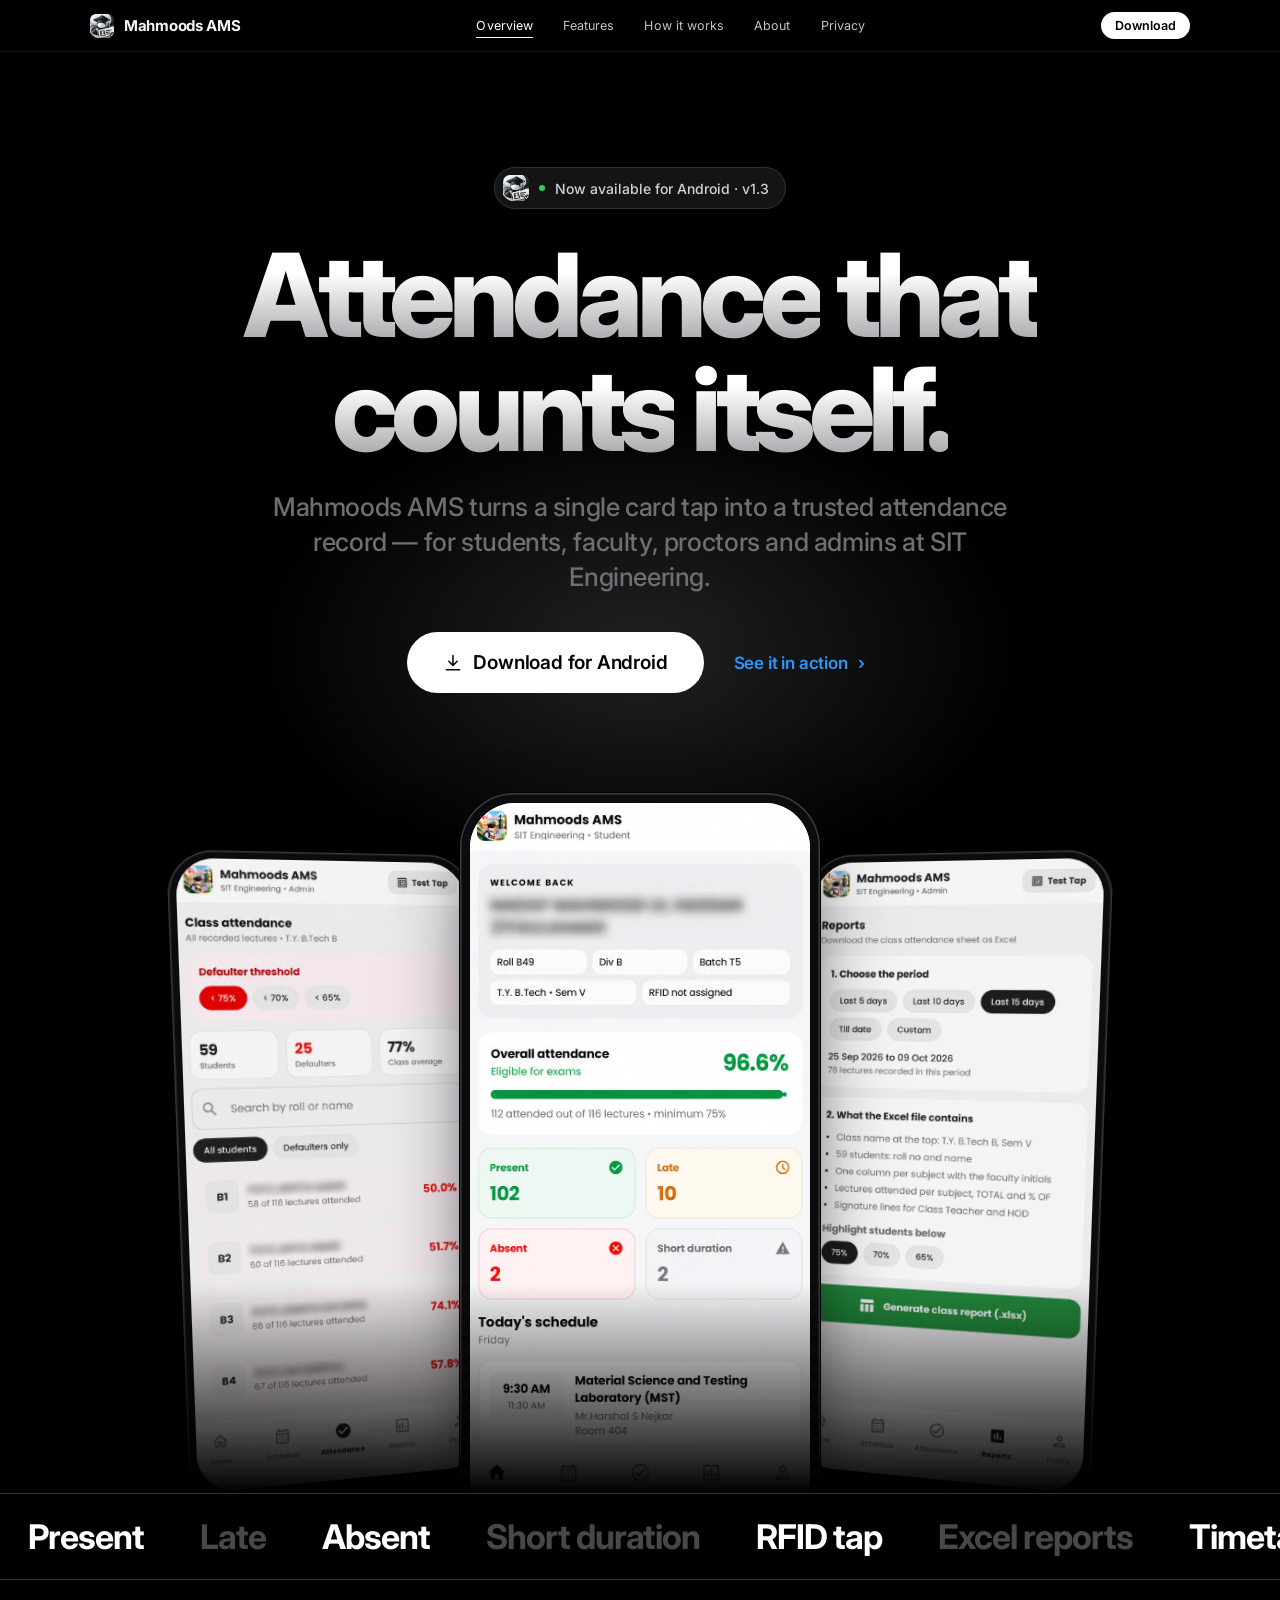
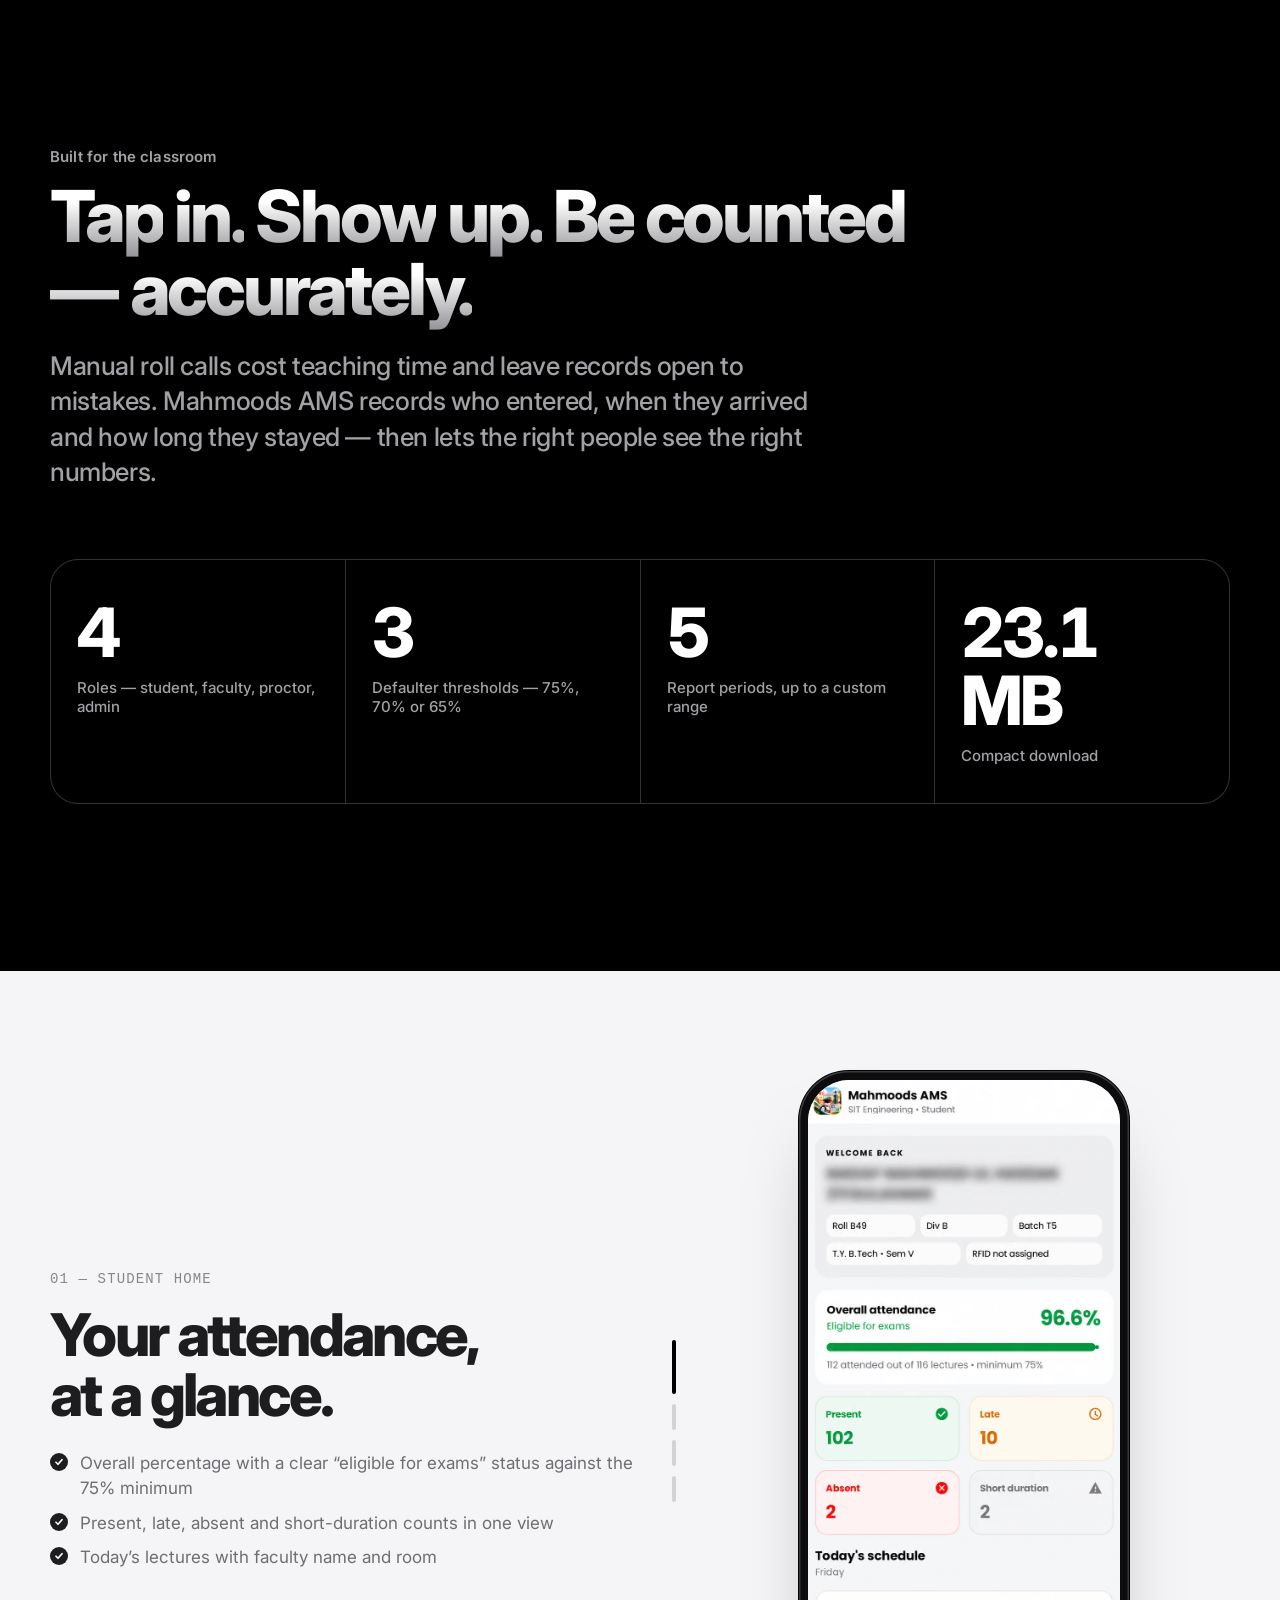
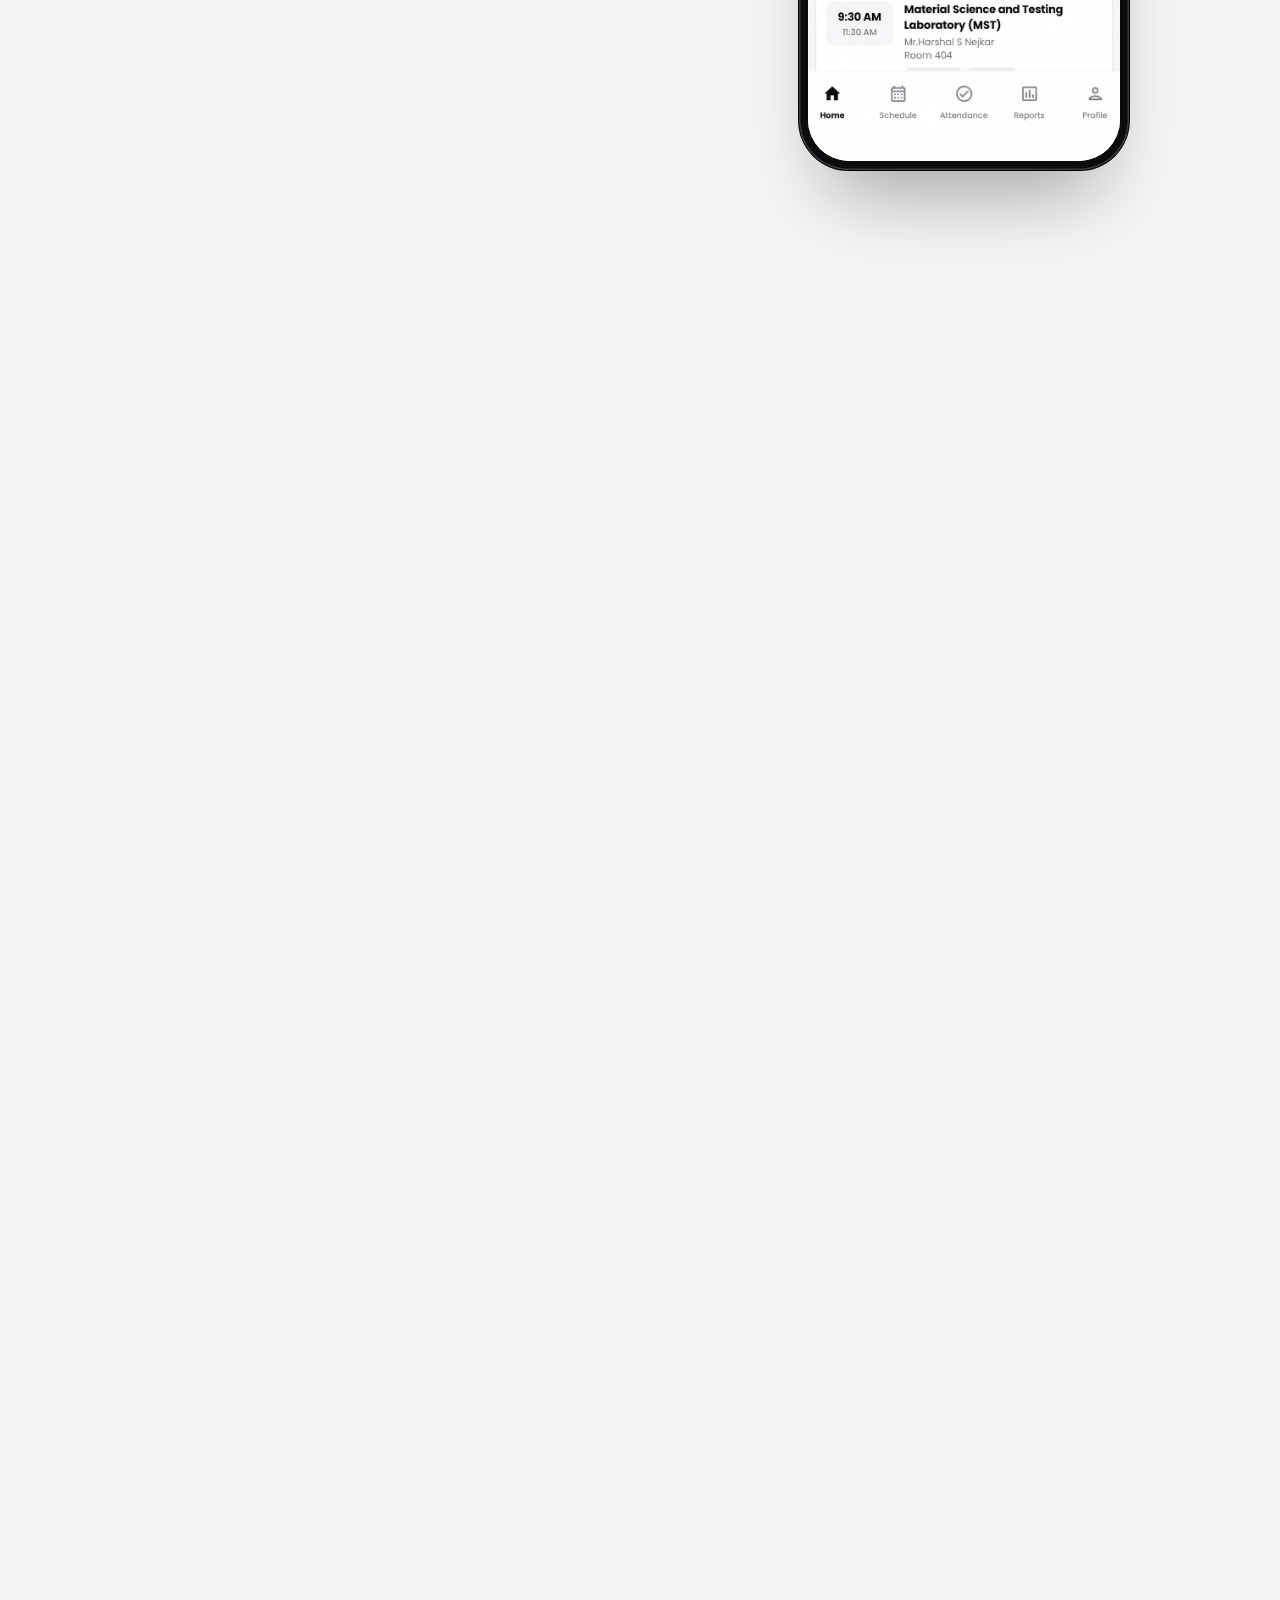
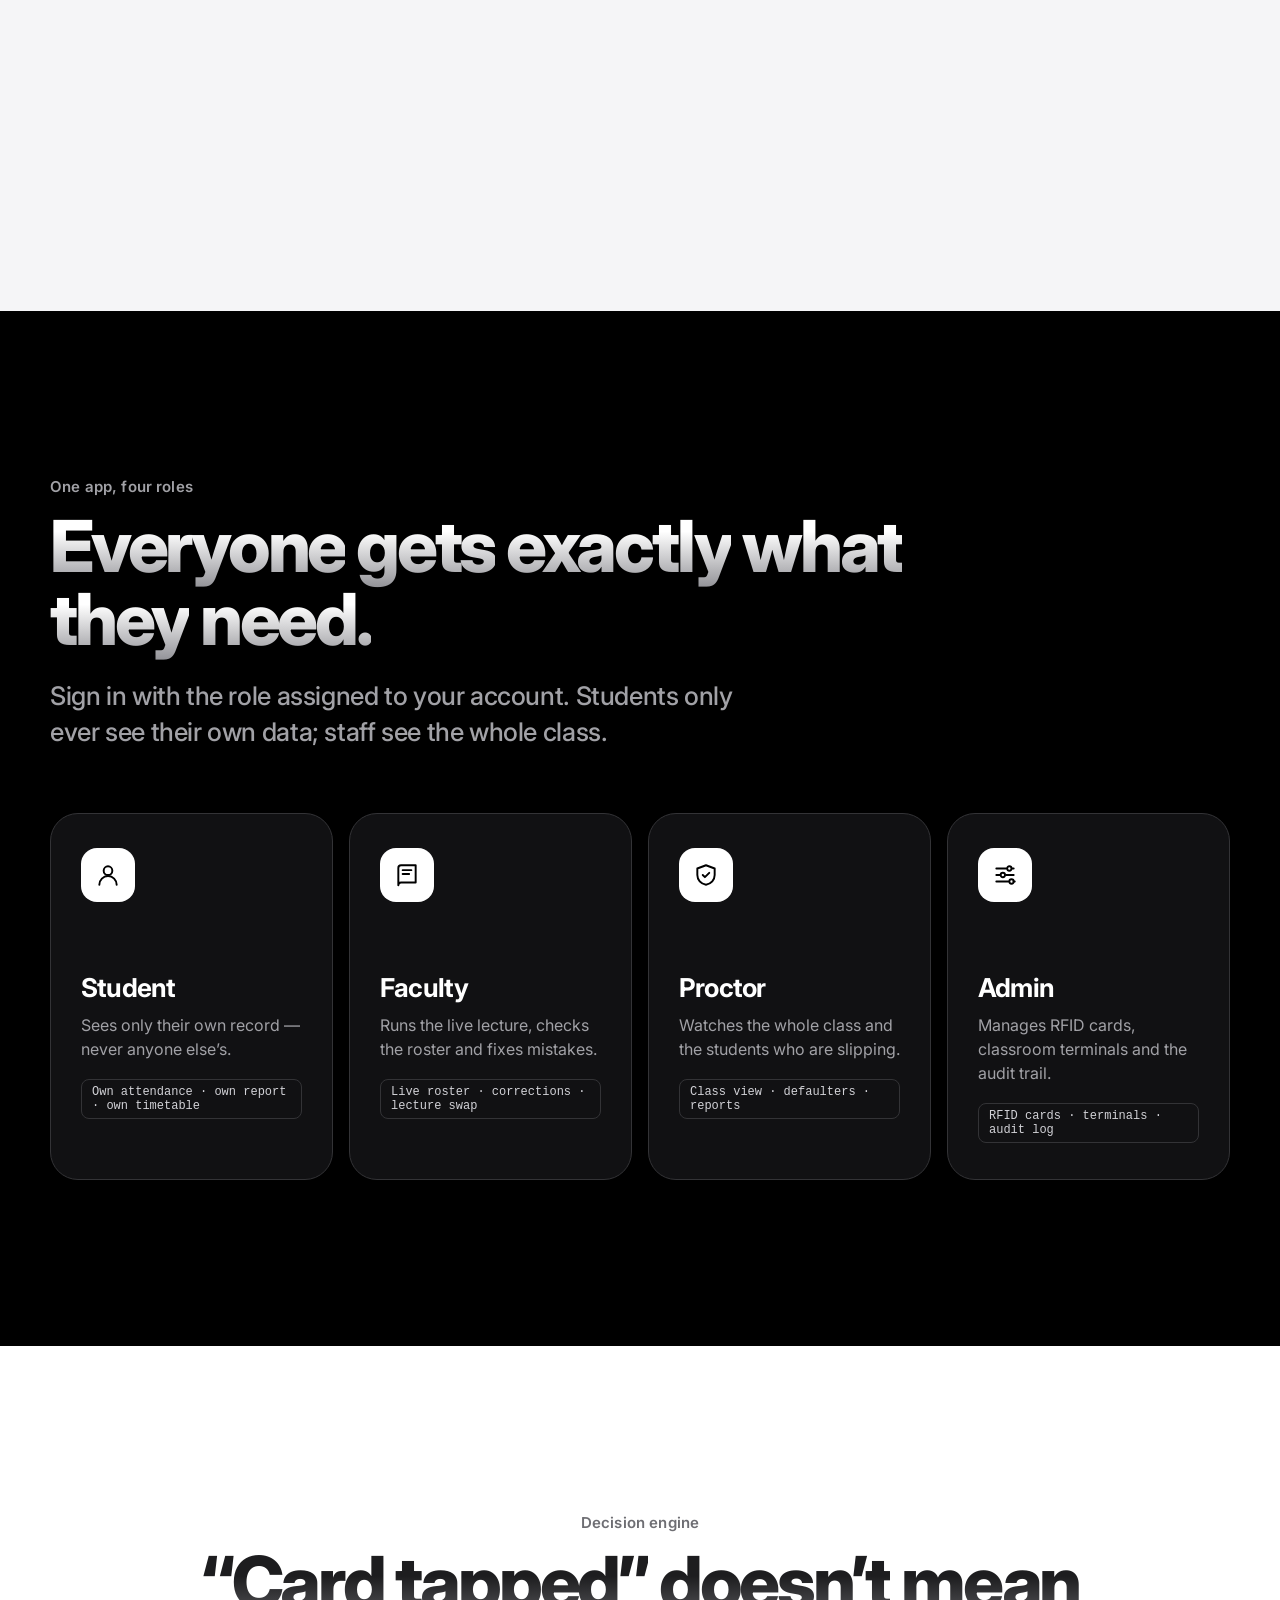
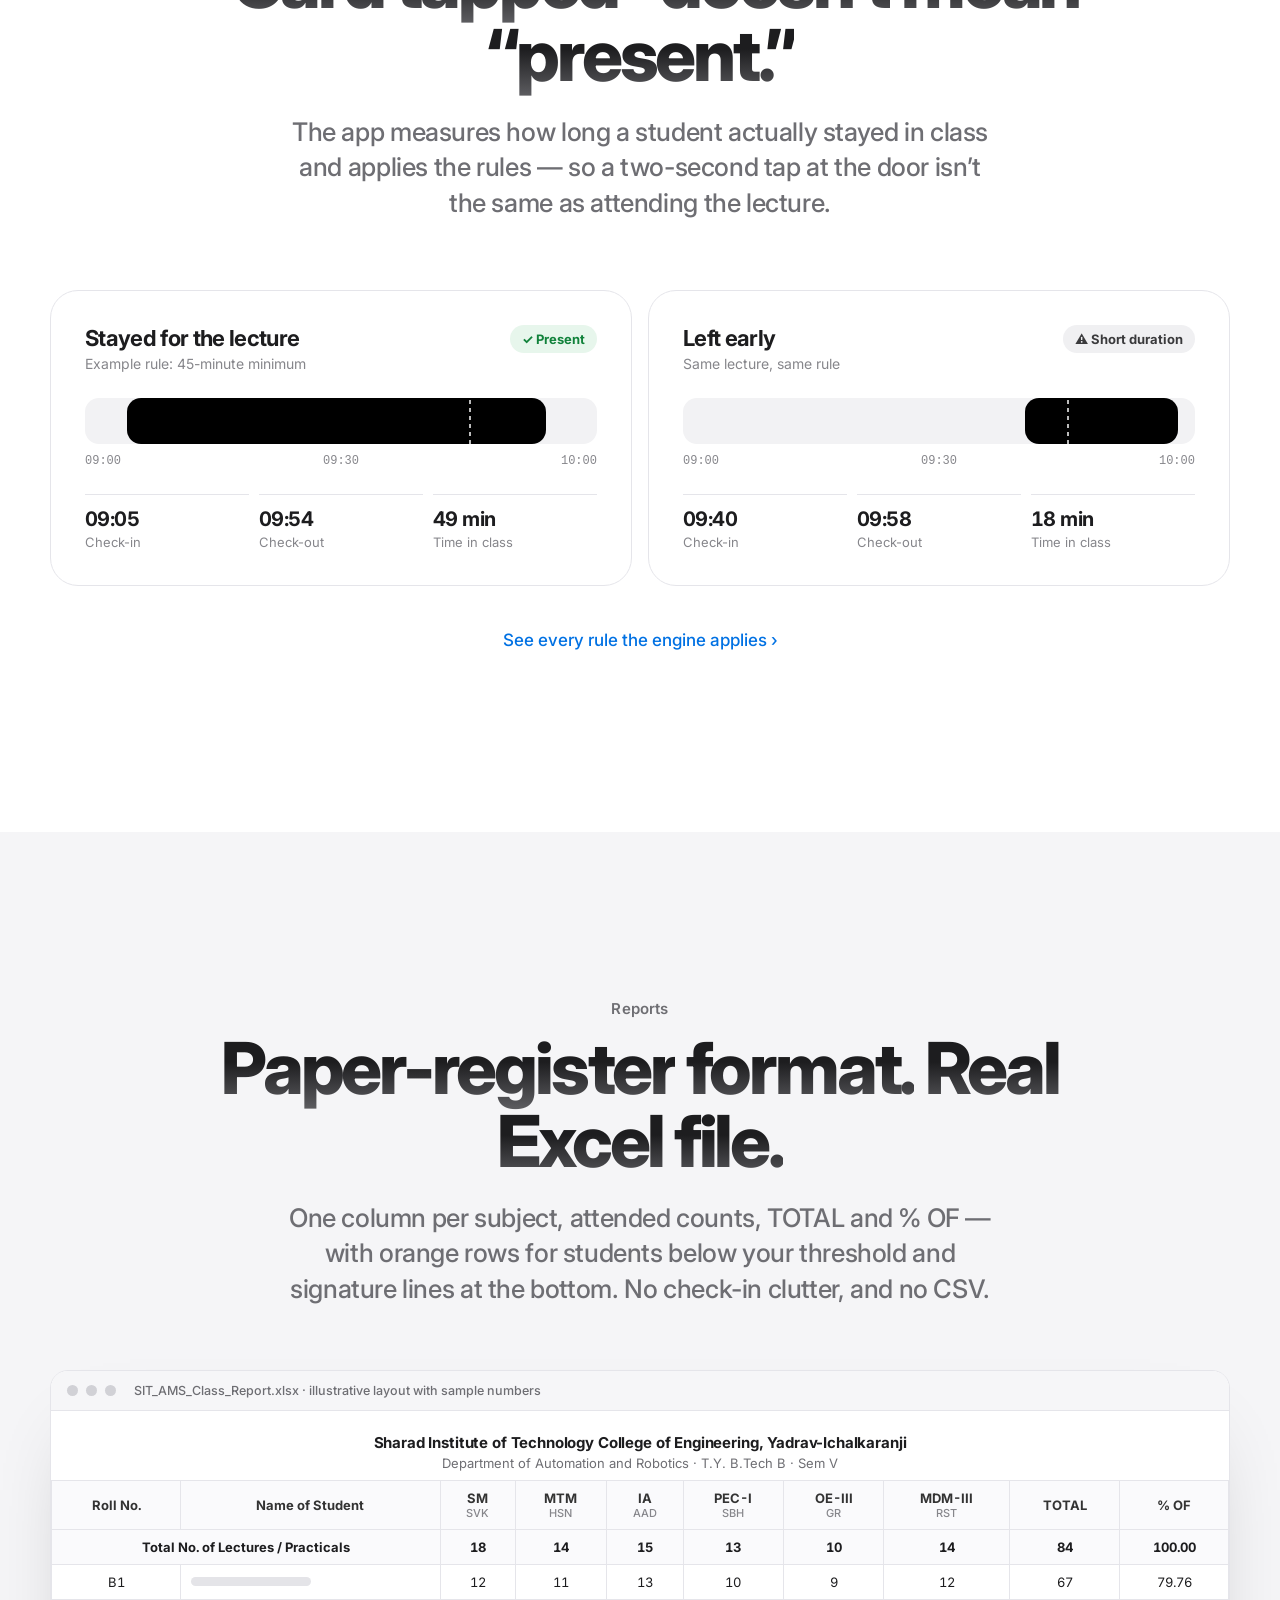
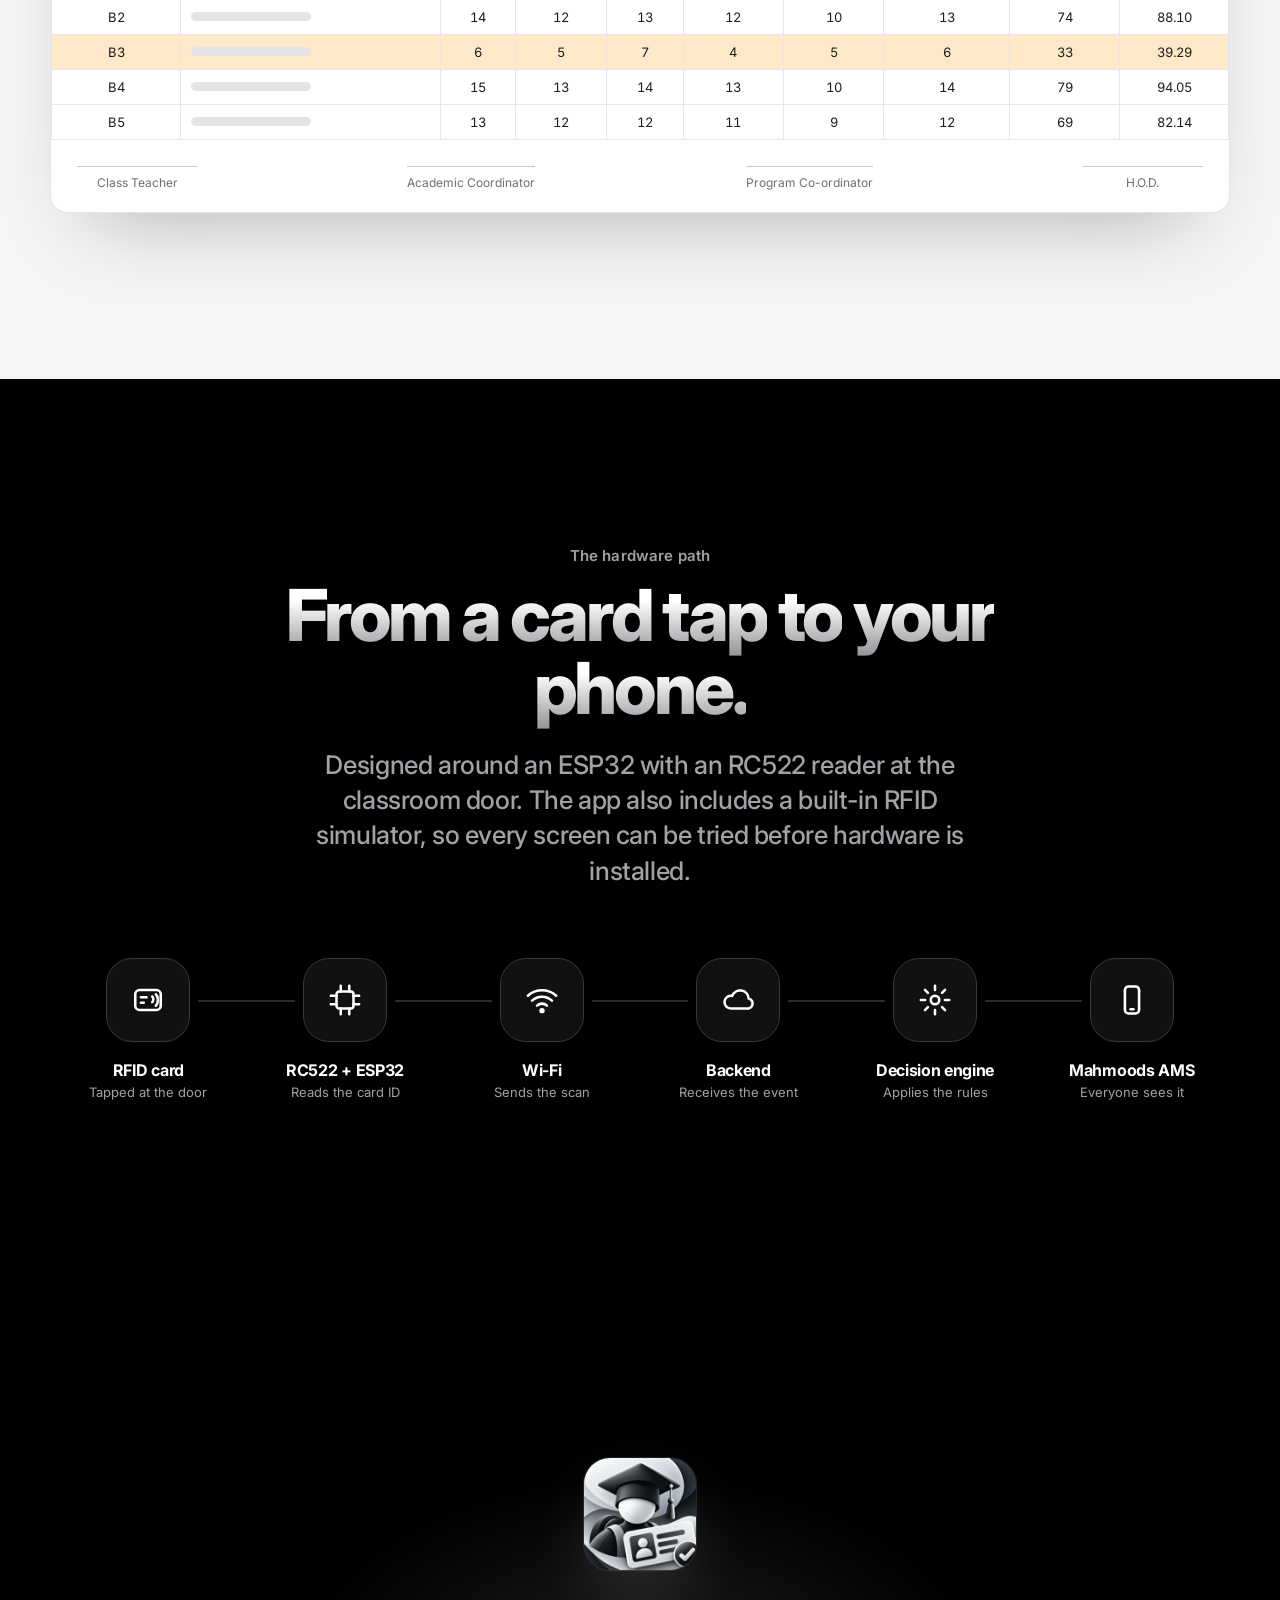
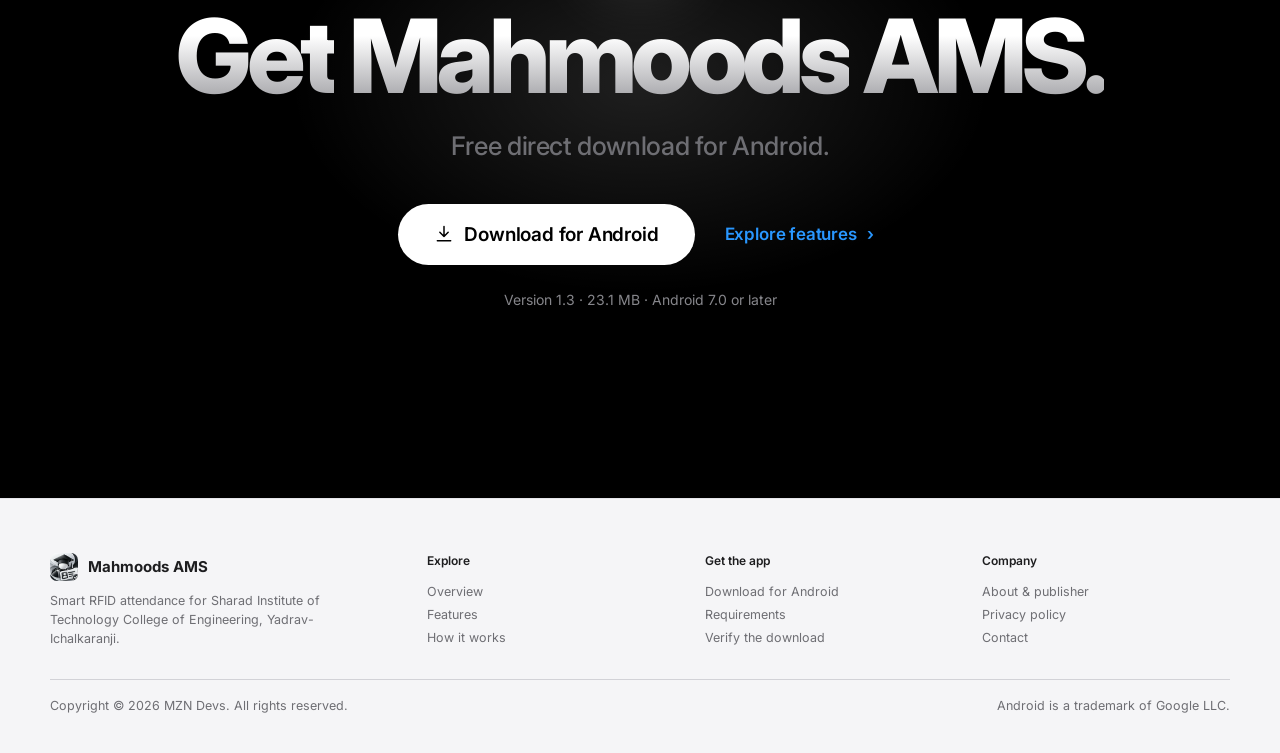
==== commit 4b954ea5: "Add files via upload" ====
--- a/index.html
+++ b/index.html
@@ -17,7 +17,7 @@
 <link rel="preconnect" href="https://fonts.gstatic.com" crossorigin>
 <link href="https://fonts.googleapis.com/css2?family=Inter:wght@400;500;600;700;800&display=swap" rel="stylesheet">
 <link rel="stylesheet" href="assets/css/style.css">
-<noscript><style>body{opacity:1!important;animation:none!important}.rv,.rv-scale,.split .w>span{opacity:1!important;transform:none!important}.step{position:static!important;opacity:1!important;filter:none!important}.badge{opacity:1!important;transform:none!important}.track .seg{width:var(--w)!important}</style></noscript>
+<noscript><style>body{opacity:1!important;animation:none!important}.rv,.rv-scale,.split .w>span{opacity:1!important;transform:none!important}.step{position:static!important;opacity:1!important;filter:none!important}.badge{opacity:1!important;transform:none!important}.track .seg{width:var(--w)!important}.showcase{height:auto!important}.showcase-sticky{position:static!important;height:auto!important;display:block!important;padding:60px 0!important}.steps{height:auto!important;display:grid;gap:70px}.step-img{display:flex!important;justify-content:center;margin-top:30px}.stage,.progress{display:none!important}</style></noscript>
 
 </head>
 <body>
@@ -33,7 +33,7 @@
 
 <section class="hero" data-nav="dark">
   <div class="wrap" style="position:relative">
-    <div class="pill rv"><img src="assets/img/icon-96.webp" alt="" width="26" height="26"><i></i>Now available for Android &middot; v1.0</div>
+    <div class="pill rv"><img src="assets/img/icon-96.webp" alt="" width="26" height="26"><i></i>Now available for Android &middot; v1.3</div>
     <h1 class="display split"><span class="grad">Attendance that<br>counts itself.</span></h1>
     <p class="lead rv" style="--d:.25s">Mahmoods AMS turns a single card tap into a trusted attendance record &mdash; for students, faculty, proctors and admins at SIT Engineering.</p>
     <div class="btn-row rv" style="--d:.35s">
@@ -60,7 +60,7 @@
       <div class="stat"><b data-count="4">0</b><span>Roles &mdash; student, faculty, proctor, admin</span></div>
       <div class="stat"><b data-count="3">0</b><span>Defaulter thresholds &mdash; 75%, 70% or 65%</span></div>
       <div class="stat"><b data-count="5">0</b><span>Report periods, up to a custom range</span></div>
-      <div class="stat"><b data-count="21.5" data-suffix=" MB">0</b><span>Compact download</span></div>
+      <div class="stat"><b data-count="23.1" data-suffix=" MB">0</b><span>Compact download</span></div>
     </div>
   </div>
 </section>
@@ -155,7 +155,7 @@
       <a class="btn btn-light btn-lg" href="download.html"><svg class="" viewBox="0 0 24 24" fill="none" stroke="currentColor" stroke-width="1.8" stroke-linecap="round" stroke-linejoin="round" aria-hidden="true"><path d="M12 3v12m0 0l-5-5m5 5l5-5M4 20h16"/></svg>Download for Android</a>
       <a class="btn btn-ghost" href="features.html" style="color:#2997ff">Explore features <span class="arr">&rsaquo;</span></a>
     </div>
-    <small class="rv" style="--d:.2s">Version 1.0 &middot; 21.5 MB &middot; Android 7.0 or later</small>
+    <small class="rv" style="--d:.2s">Version 1.3 &middot; 23.1 MB &middot; Android 7.0 or later</small>
   </div>
 </section>
 
--- a/assets/css/style.css
+++ b/assets/css/style.css
@@ -203,7 +203,7 @@
   box-shadow: 0 0 0 1.5px #3a3a3e inset, 0 0 0 1px #000, 0 40px 90px -20px rgba(0, 0, 0, .6), 0 30px 60px -30px rgba(0, 0, 0, .5);
   transform-style: preserve-3d;
 }
-.phone::before { /* camera pill */
+.phone::before { display: none; /* camera pill hidden: it covered the app title in screenshots */
   content: ""; position: absolute; top: calc(var(--pw, 300px) * .05); left: 50%; width: 22%; height: calc(var(--pw, 300px) * .03);
   background: #000; border-radius: 20px; transform: translateX(-50%); z-index: 3;
 }
@@ -471,14 +471,21 @@
 @media (max-width: 860px) {
   .nav-links, .nav-cta { display: none; }
   .menu-btn { display: block; }
-  .showcase { height: auto; padding: 90px 0; }
-  .showcase-sticky { position: static; height: auto; display: block; }
-  .showcase-grid { grid-template-columns: 1fr; gap: 0; }
-  .stage, .progress { display: none; }
-  .steps { height: auto; display: grid; gap: 90px; }
-  .step { position: static; opacity: 1; transform: none; filter: none; pointer-events: auto; }
-  .step-img { display: flex; justify-content: center; margin-top: 40px; }
-  .step-img .phone { --pw: min(260px, 70vw); }
+  /* Mobile keeps the same scroll-pinned showcase as desktop: text on top, phone below, both stay put while you scroll. */
+  .showcase { height: 400vh; }
+  .showcase-sticky { height: 100vh; height: 100svh; align-items: stretch; padding: calc(var(--nav-h) + 20px) 0 20px; }
+  .showcase-grid { grid-template-columns: 1fr; grid-template-rows: auto minmax(0, 1fr); gap: 12px; width: min(1180px, 100% - 40px); align-items: start; }
+  .steps { height: clamp(210px, 38vh, 300px); height: clamp(210px, 38svh, 300px); }
+  .step { justify-content: flex-start; }
+  .step .num { margin-bottom: 8px; font-size: 12px; }
+  .step .h2 { font-size: clamp(26px, 7.6vw, 36px) !important; }
+  .step ul { margin-top: 14px; gap: 7px; }
+  .step li { font-size: 14.5px; line-height: 1.38; gap: 10px; }
+  .step li::before { width: 16px; height: 16px; background-size: 10px; }
+  .stage { align-self: stretch; align-items: flex-start; padding-top: 4px; }
+  .stage .phone { --pw: min(44vw, 20vh); --pw: min(44vw, 21svh); }
+  .progress { left: auto; right: 0; }
+  .step-img { display: none; }
   .frow, .pub, .grid-2 { grid-template-columns: 1fr; }
   .frow.flip .ftext { order: 0; }
   .dl-card { grid-template-columns: 1fr; text-align: center; justify-items: center; }
@@ -499,3 +506,16 @@
   body { opacity: 1; }
   .rv, .rv-scale, .split .w > span { opacity: 1; transform: none; }
 }
+
+/* ---------- Previous versions ---------- */
+.ver-list { display: grid; gap: 14px; margin-top: 36px; }
+.ver { background: #fff; border: 1px solid #e5e5ea; border-radius: 22px; padding: 26px 28px; display: grid; grid-template-columns: 1fr auto; gap: 14px 24px; align-items: center; transition: transform .5s var(--ease-out), box-shadow .5s; }
+.ver:hover { transform: translateY(-4px); box-shadow: 0 24px 44px -28px rgba(0, 0, 0, .3); }
+.ver-main b { display: block; font-size: 22px; letter-spacing: -.03em; }
+.ver-main span { color: var(--gray-2); font-size: 15px; }
+.ver ul { grid-column: 1 / -1; margin: 0; padding-left: 20px; color: var(--gray-2); font-size: 15px; line-height: 1.55; }
+.ver-hash { grid-column: 1 / -1; font-size: 13px; color: var(--gray-2); word-break: break-all; }
+.ver .btn { padding: 12px 22px; font-size: 15px; }
+.notes { margin-top: 44px; padding: 28px 30px; border-radius: 22px; background: var(--mist); }
+.notes h3 { font-size: 20px; font-weight: 700; letter-spacing: -.03em; }
+@media (max-width: 560px) { .ver { grid-template-columns: 1fr; } .ver .btn { width: 100%; } }
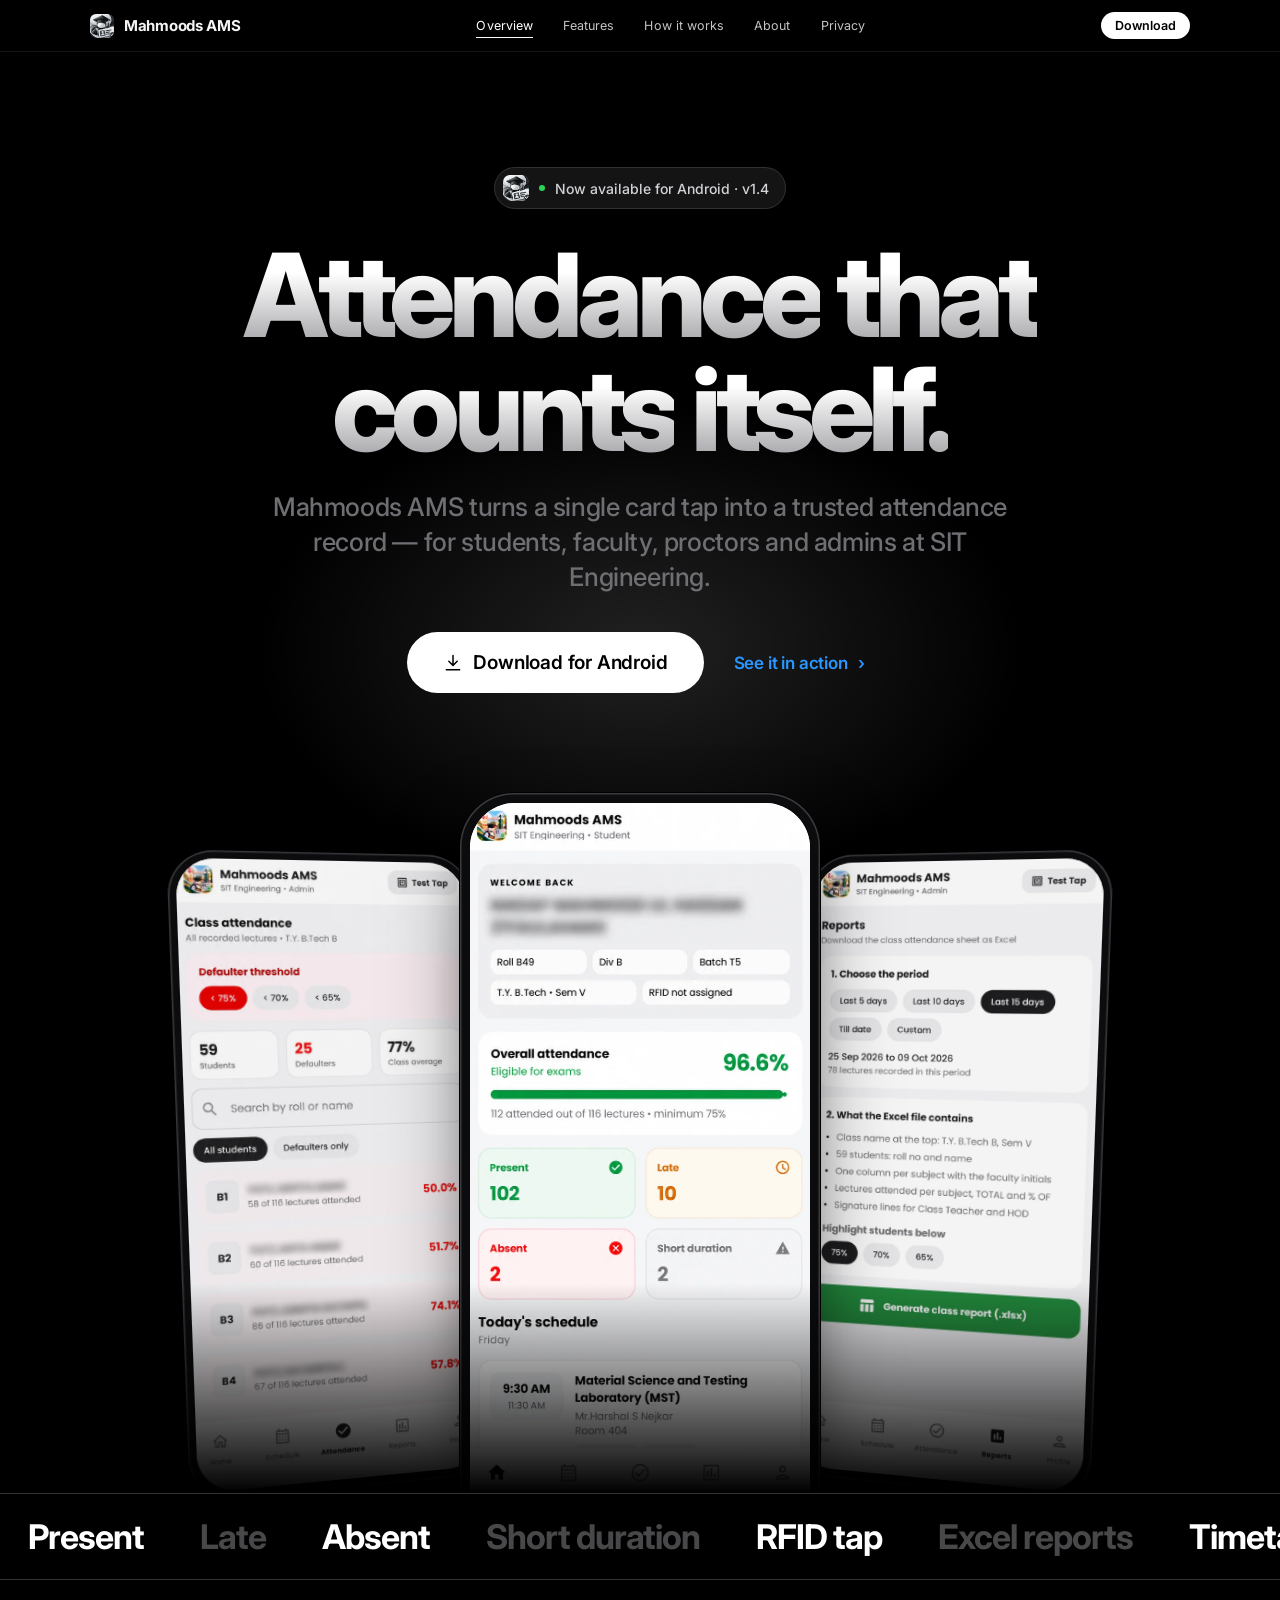
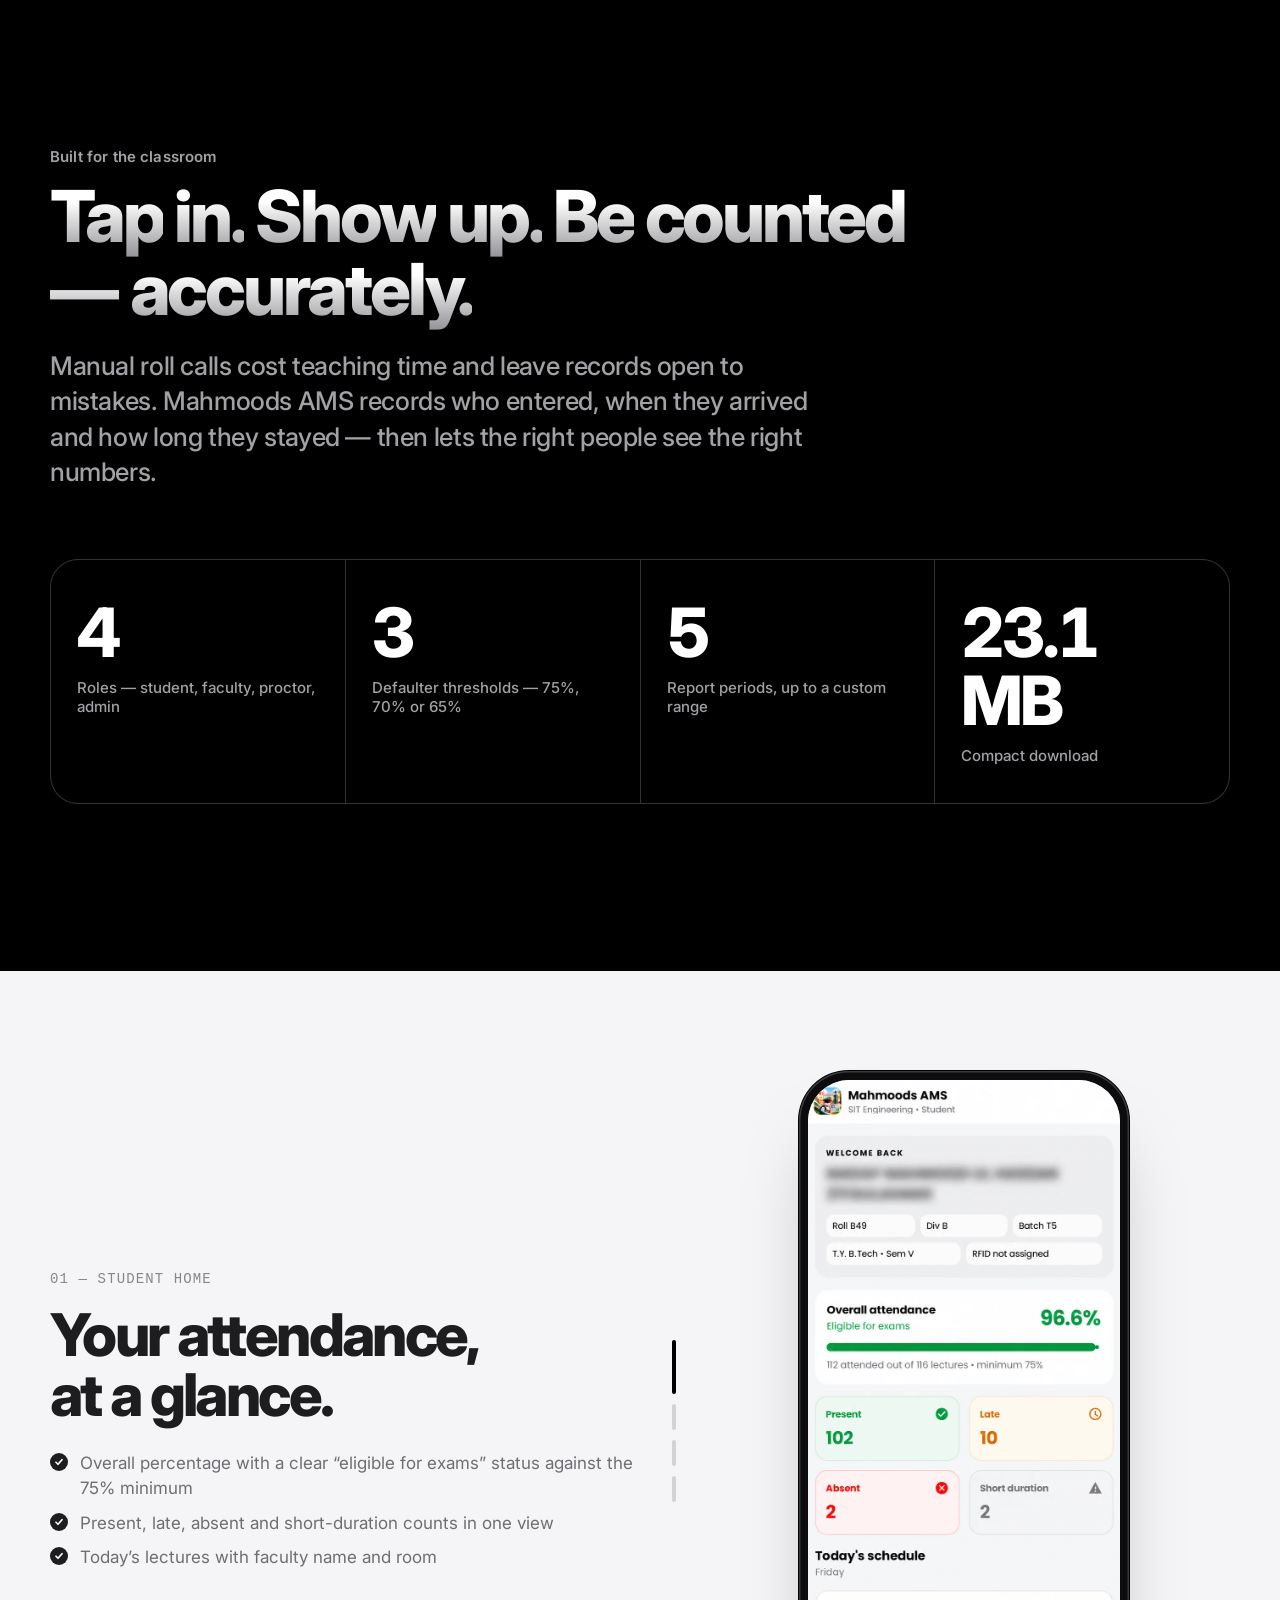
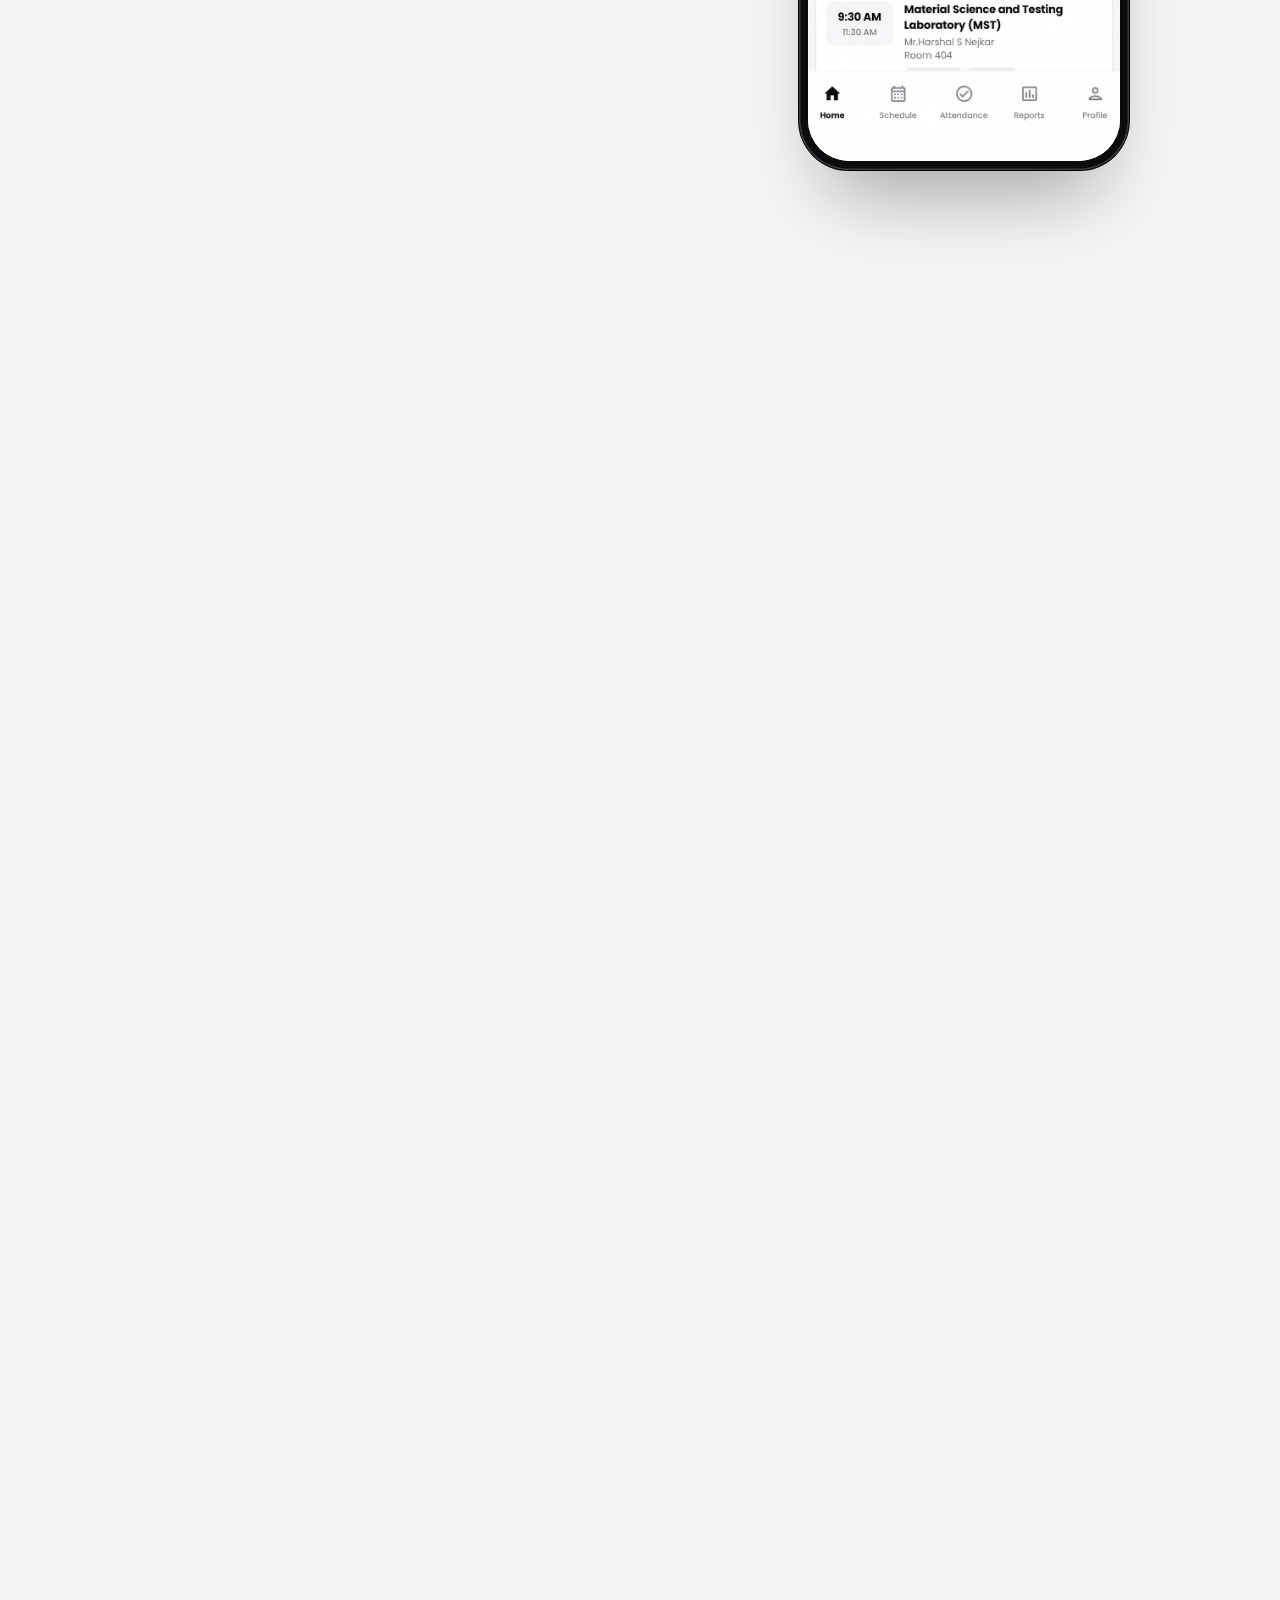
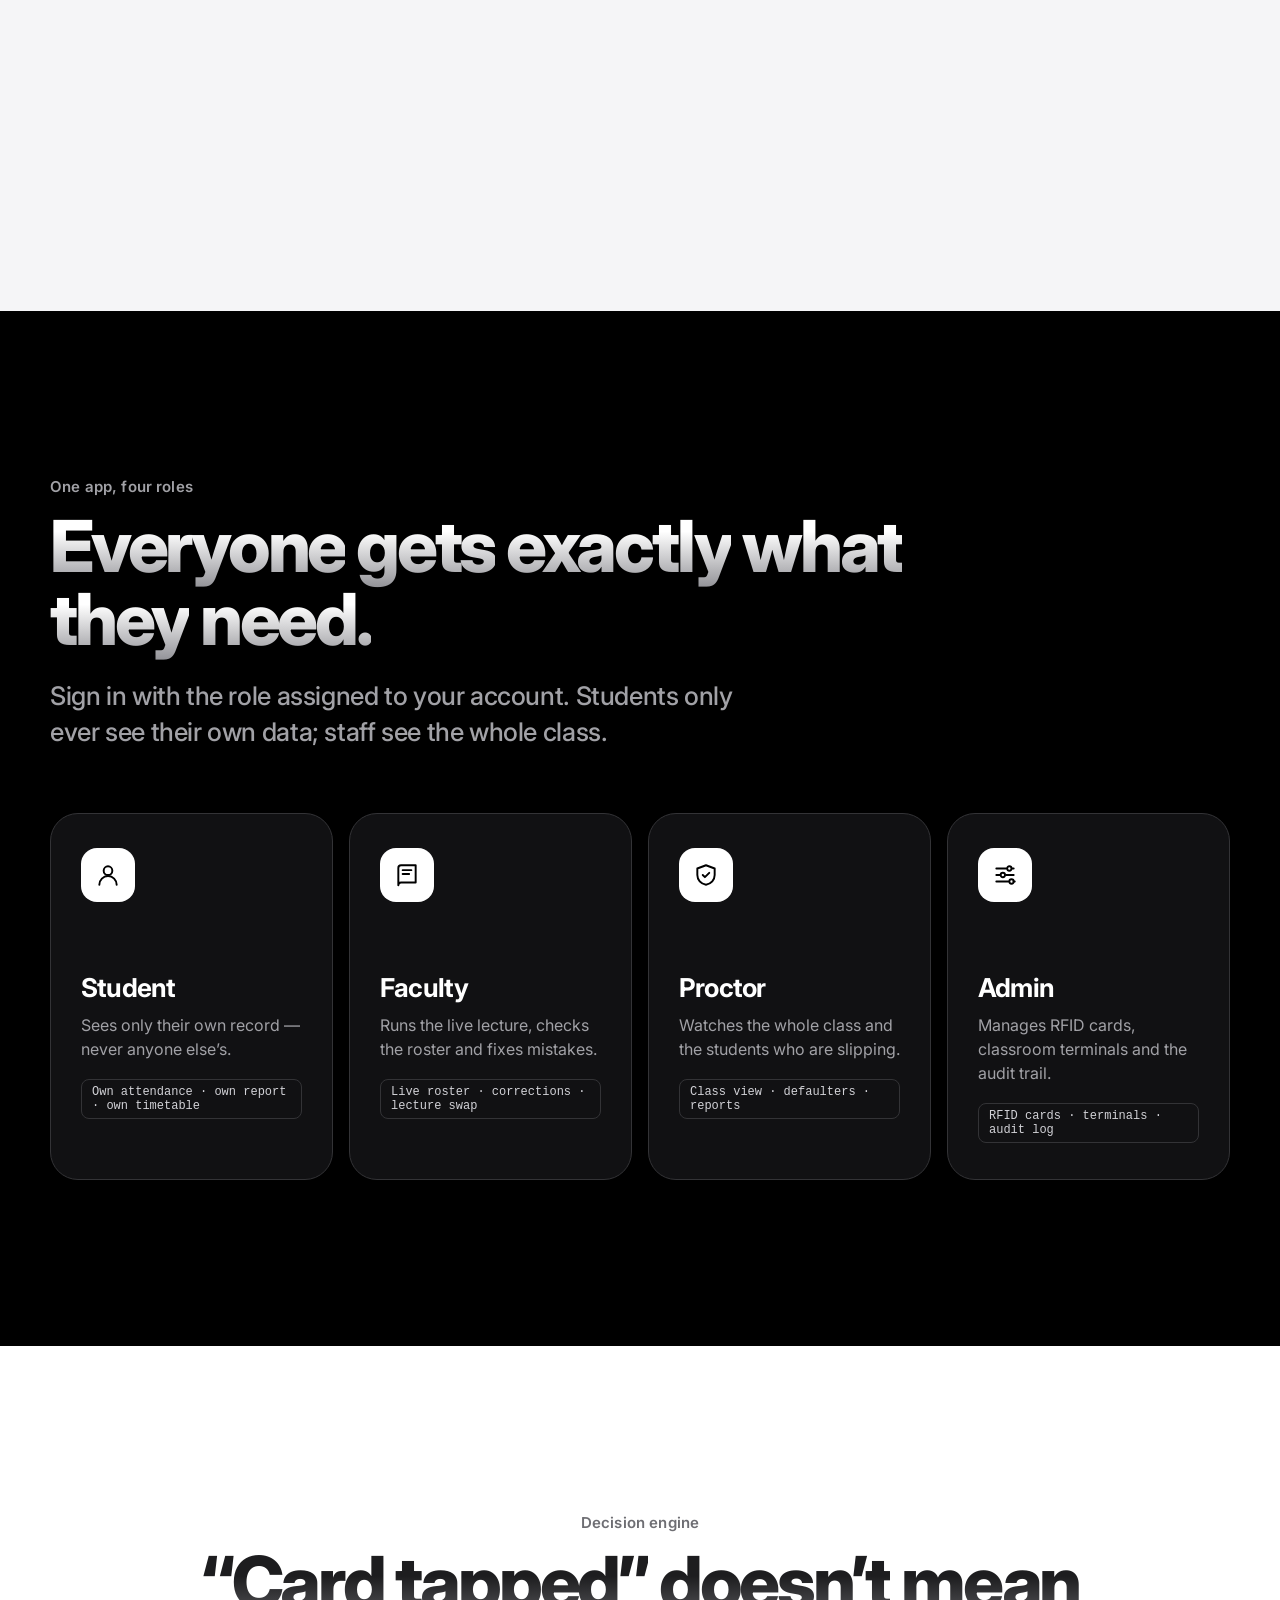
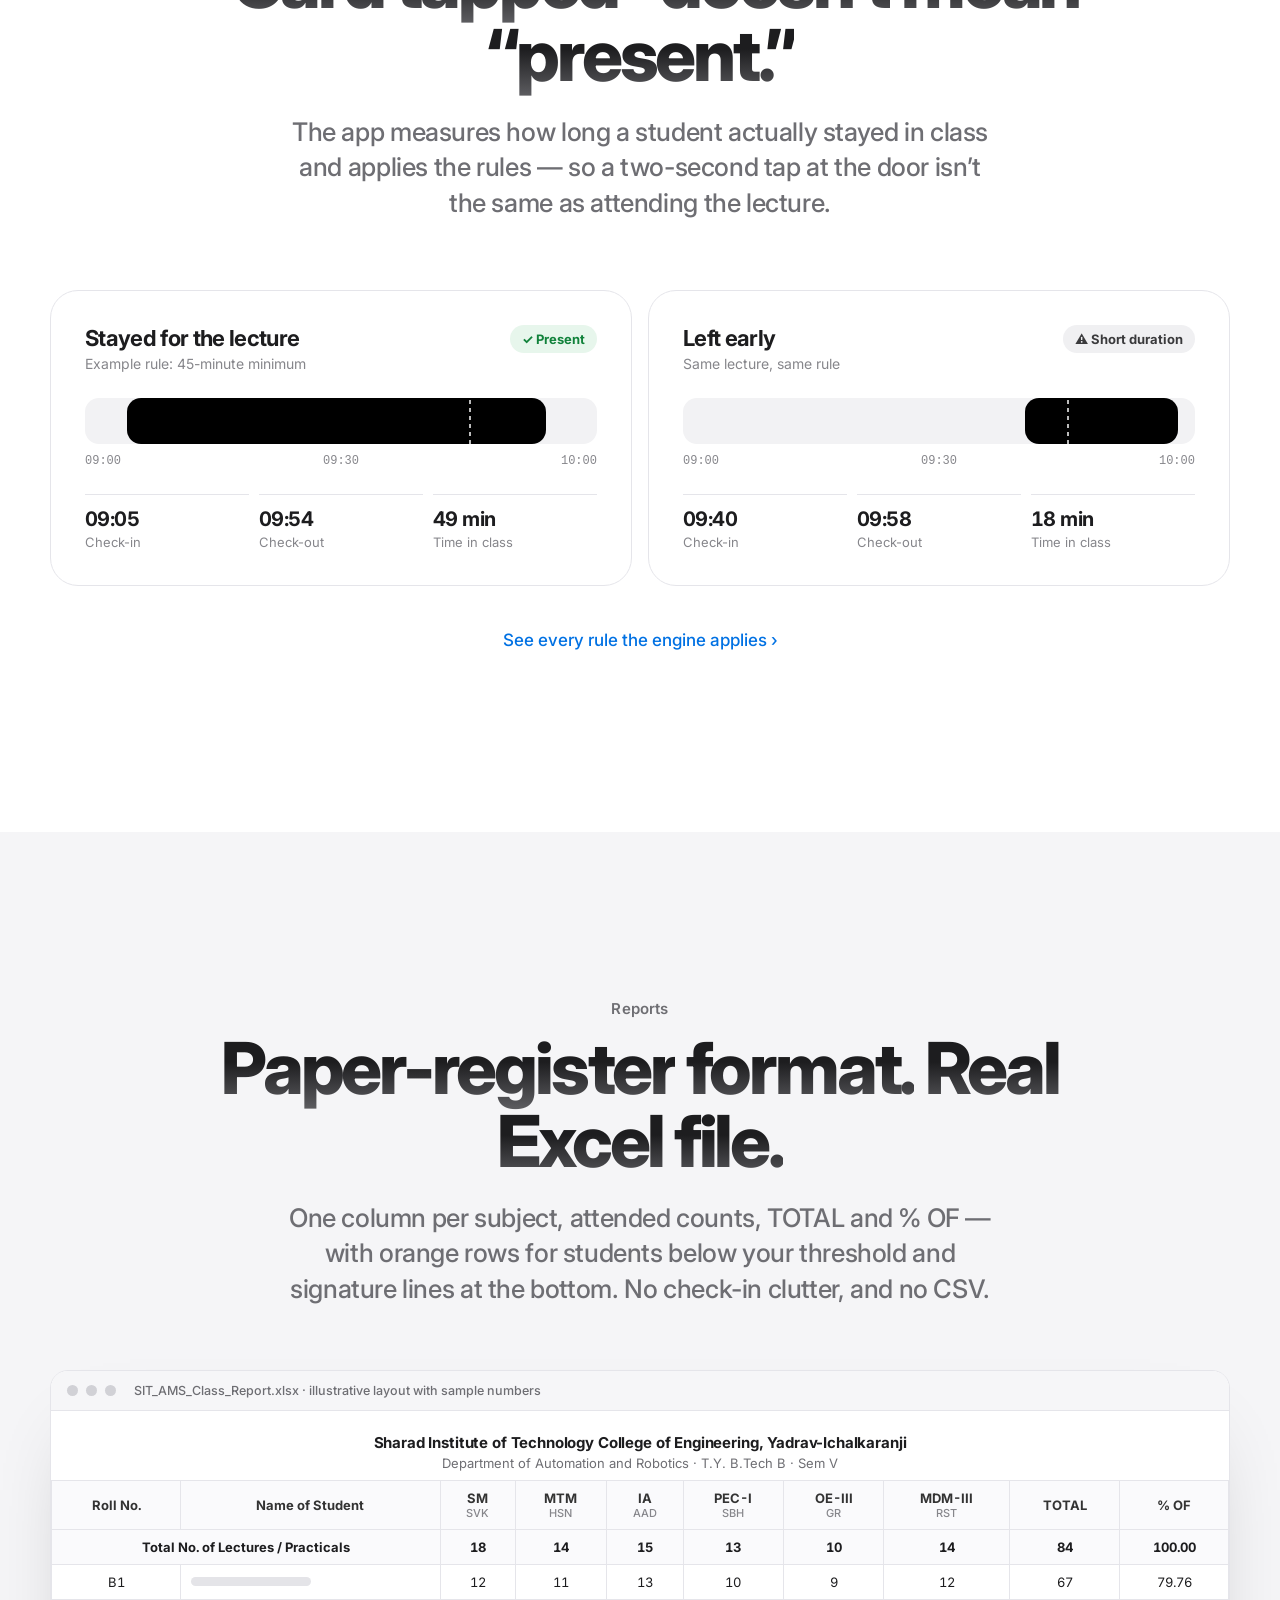
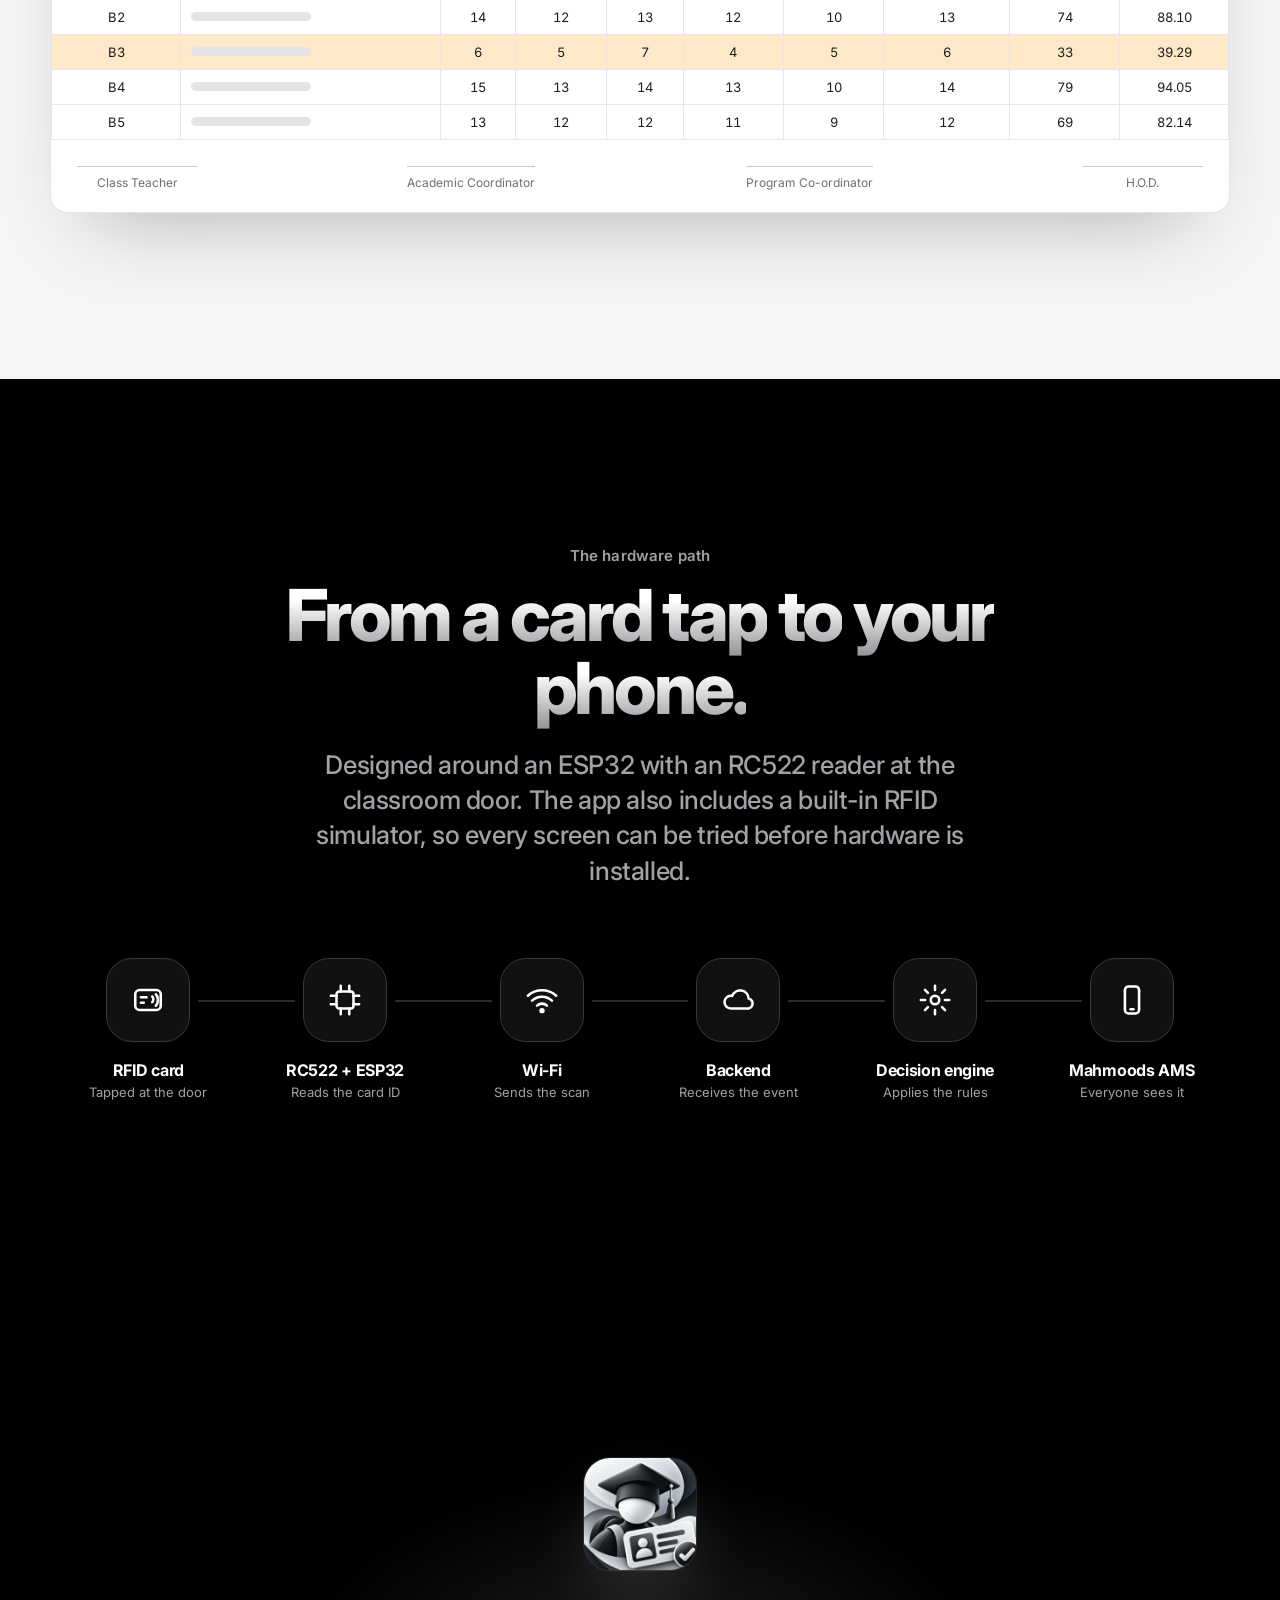
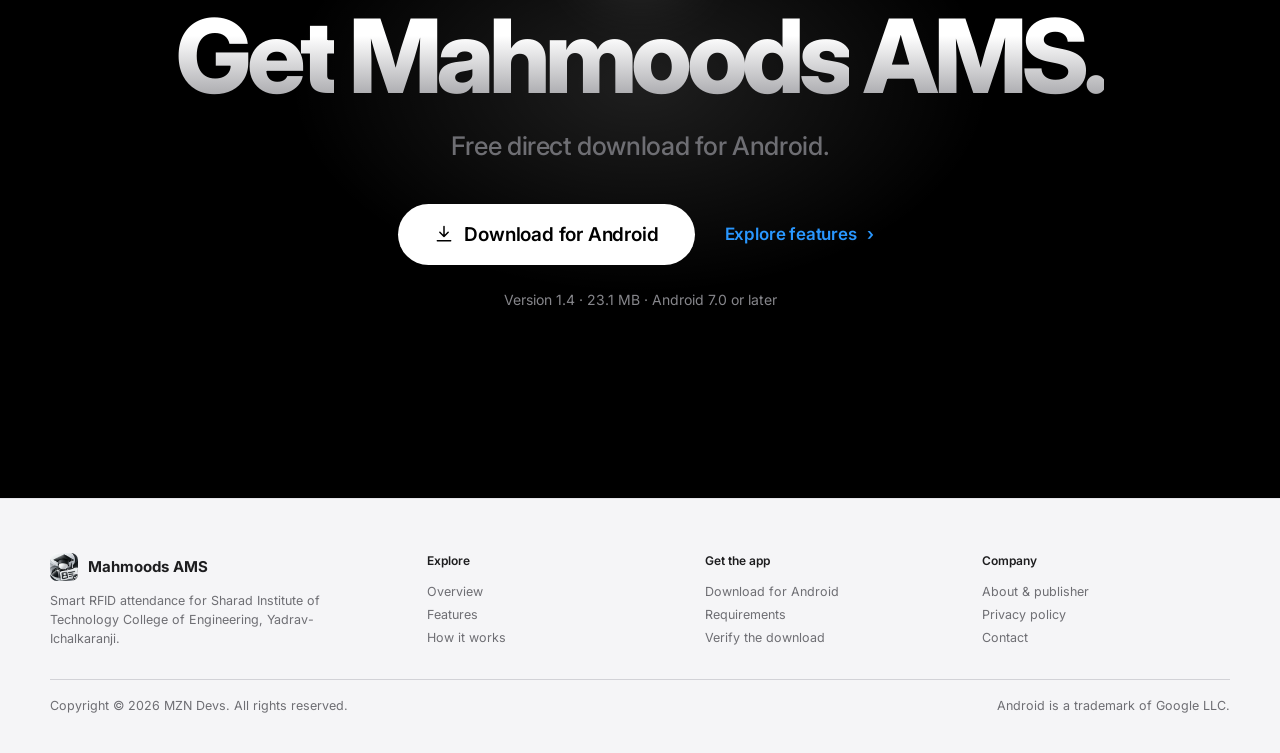
==== commit 1197d10c: "Update download pages for latest APK" ====
--- a/index.html
+++ b/index.html
@@ -33,7 +33,7 @@
 
 <section class="hero" data-nav="dark">
   <div class="wrap" style="position:relative">
-    <div class="pill rv"><img src="assets/img/icon-96.webp" alt="" width="26" height="26"><i></i>Now available for Android &middot; v1.3</div>
+    <div class="pill rv"><img src="assets/img/icon-96.webp" alt="" width="26" height="26"><i></i>Now available for Android &middot; v1.4</div>
     <h1 class="display split"><span class="grad">Attendance that<br>counts itself.</span></h1>
     <p class="lead rv" style="--d:.25s">Mahmoods AMS turns a single card tap into a trusted attendance record &mdash; for students, faculty, proctors and admins at SIT Engineering.</p>
     <div class="btn-row rv" style="--d:.35s">
@@ -155,7 +155,7 @@
       <a class="btn btn-light btn-lg" href="download.html"><svg class="" viewBox="0 0 24 24" fill="none" stroke="currentColor" stroke-width="1.8" stroke-linecap="round" stroke-linejoin="round" aria-hidden="true"><path d="M12 3v12m0 0l-5-5m5 5l5-5M4 20h16"/></svg>Download for Android</a>
       <a class="btn btn-ghost" href="features.html" style="color:#2997ff">Explore features <span class="arr">&rsaquo;</span></a>
     </div>
-    <small class="rv" style="--d:.2s">Version 1.3 &middot; 23.1 MB &middot; Android 7.0 or later</small>
+    <small class="rv" style="--d:.2s">Version 1.4 &middot; 23.1 MB &middot; Android 7.0 or later</small>
   </div>
 </section>
 
